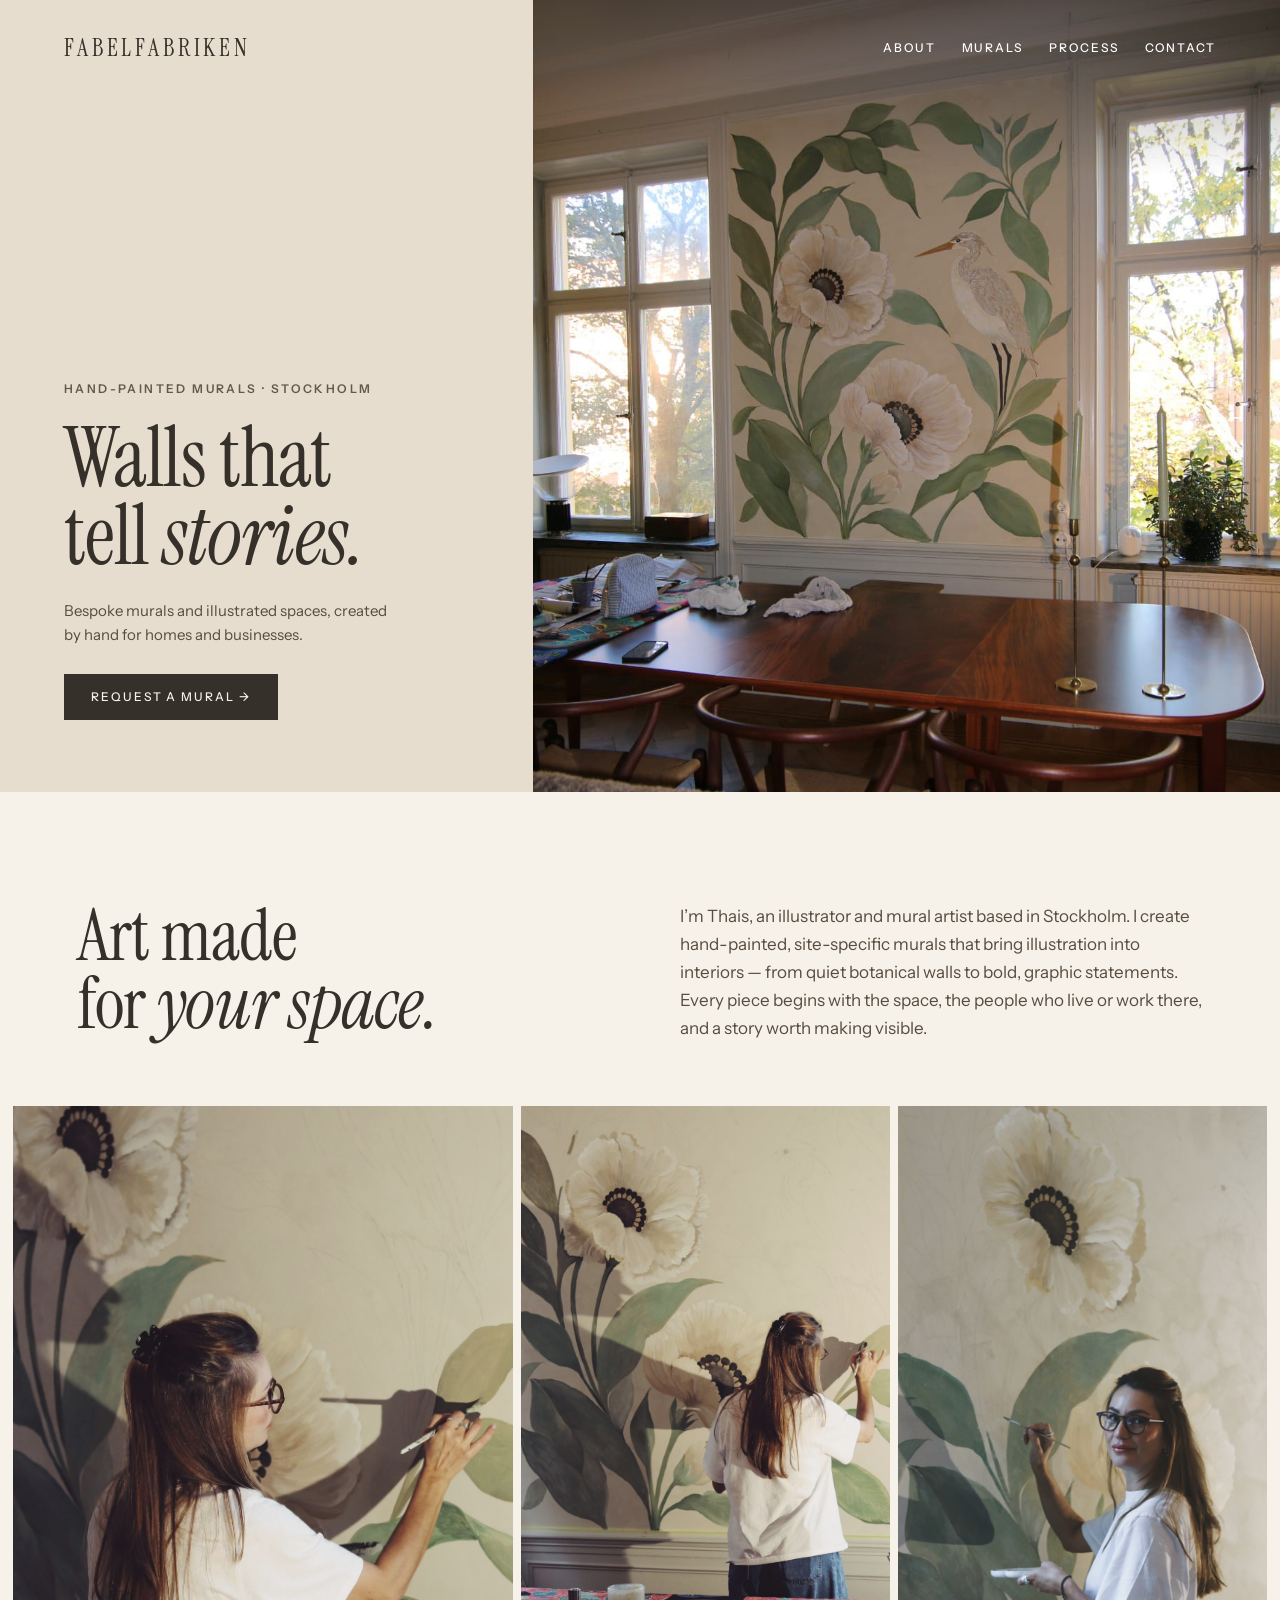
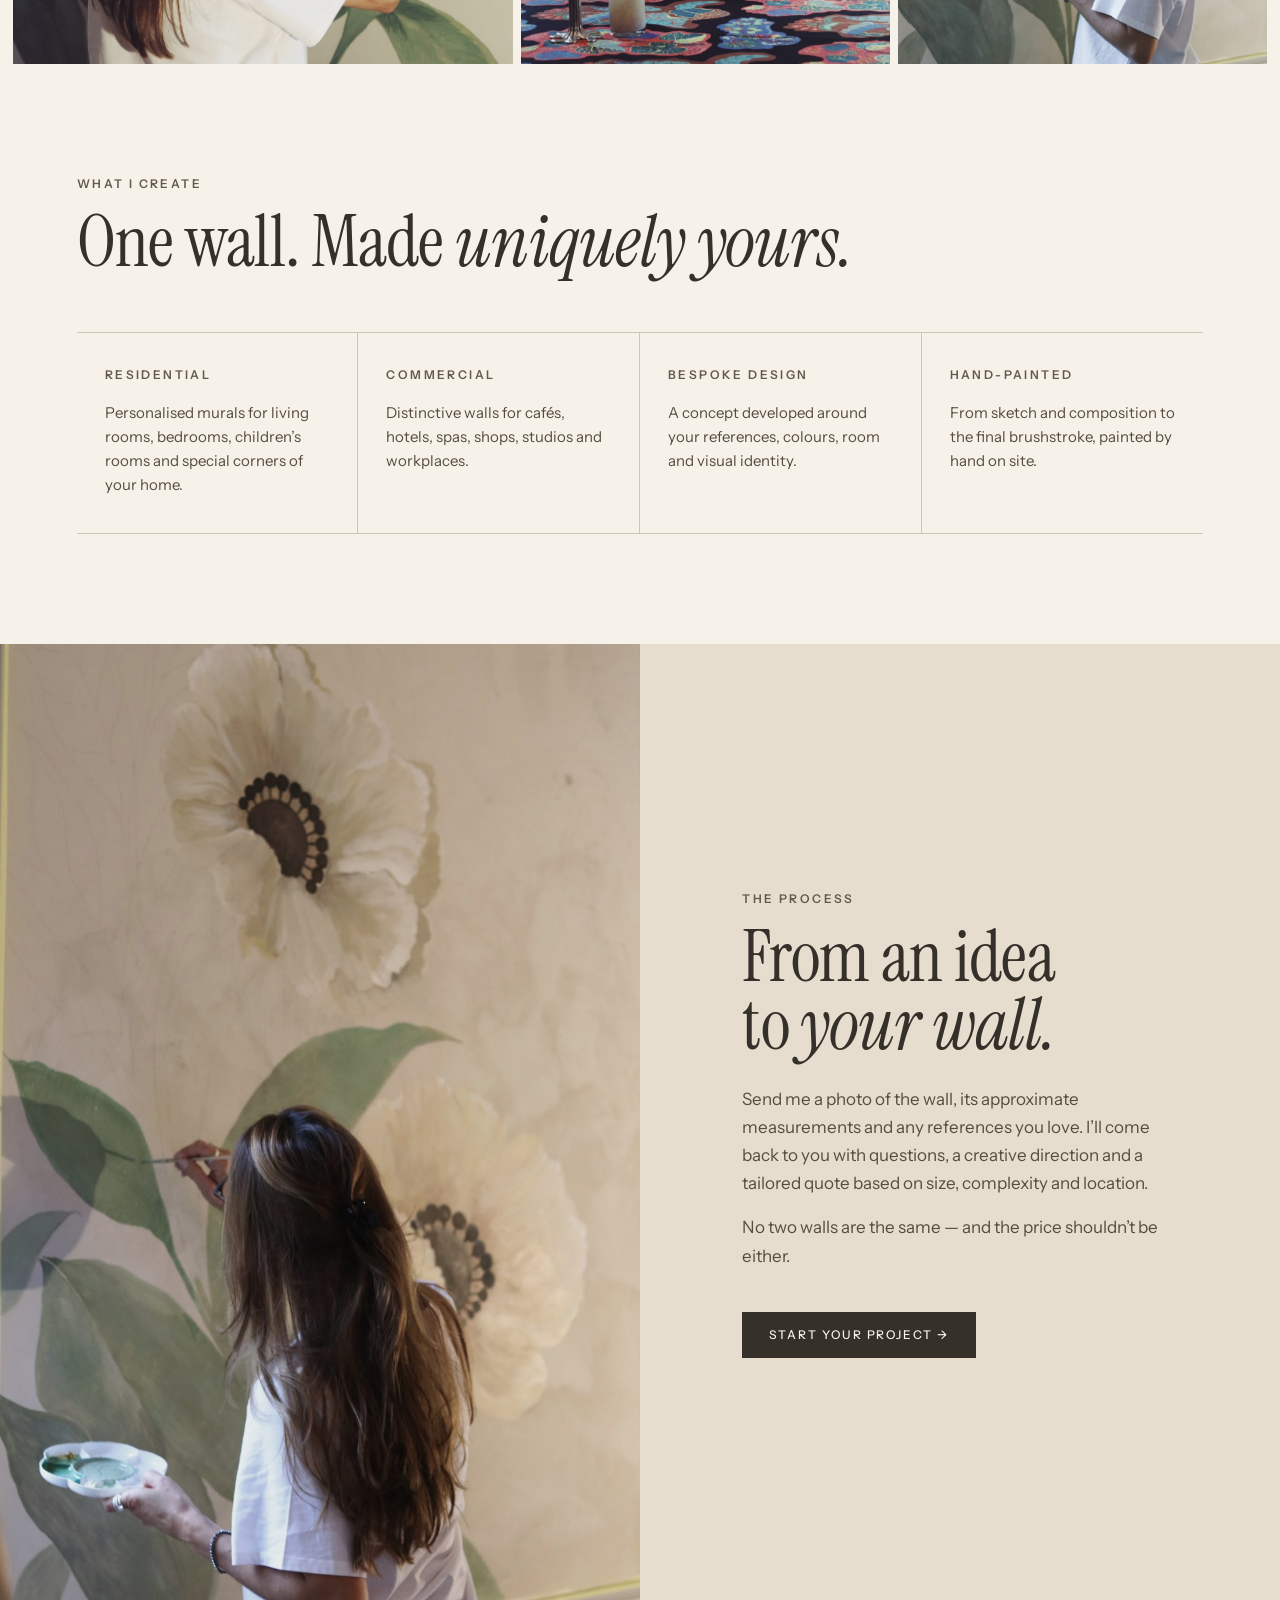
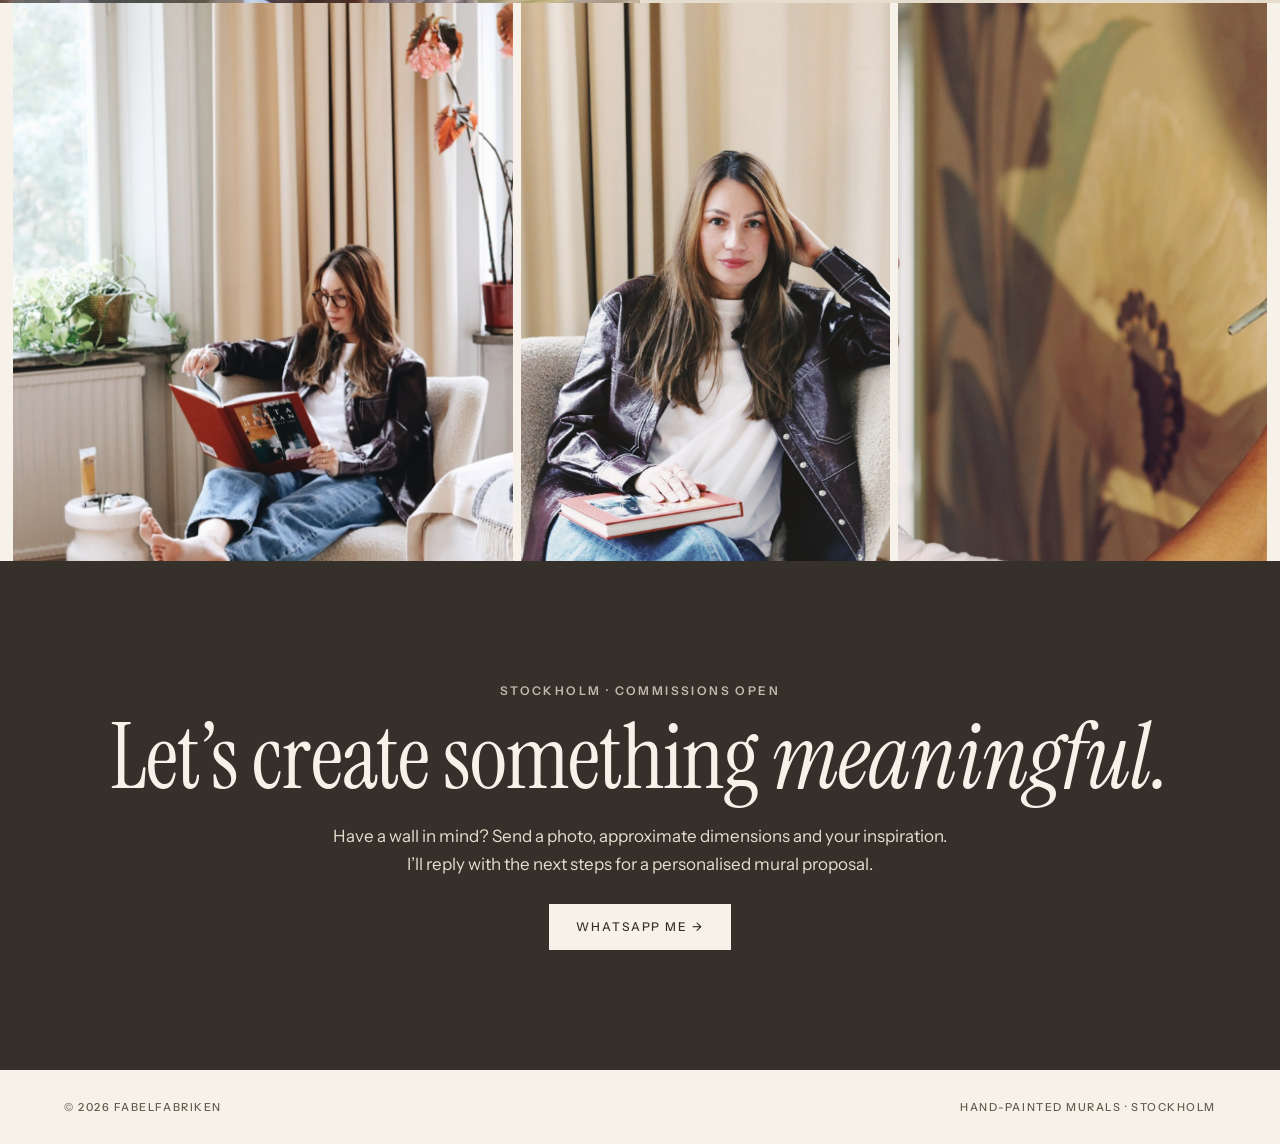
==== index.html @ 6abcdd64 "Apply new design system and split hero - Hero: new photo of the finished poppy and heron mural in a " ====
<!doctype html>
<html lang="en">
<head>
  <meta charset="utf-8">
  <meta name="viewport" content="width=device-width,initial-scale=1">
  <title>Fabelfabriken — Hand-painted murals in Stockholm</title>
  <meta name="description" content="Bespoke hand-painted murals and illustrated spaces in Stockholm by Thais Mota Eriksson.">
  <link rel="preconnect" href="https://fonts.googleapis.com">
  <link rel="preconnect" href="https://fonts.gstatic.com" crossorigin>
  <link rel="stylesheet" href="https://fonts.googleapis.com/css2?family=Instrument+Sans:wght@400;500;600&family=Instrument+Serif:ital@0;1&display=swap">
  <link rel="stylesheet" href="css/style.css">
</head>
<body>

<nav class="nav">
  <div class="brand">FABELFABRIKEN</div>
  <div class="navlinks">
    <a href="#about">About</a>
    <a href="#murals">Murals</a>
    <a href="#process">Process</a>
    <a href="#contact">Contact</a>
  </div>
</nav>

<header class="hero">
  <div class="heroCopy">
    <div class="eyebrow">Hand-painted murals · Stockholm</div>
    <h1>Walls that<br>tell <em>stories.</em></h1>
    <p>Bespoke murals and illustrated spaces, created by hand for homes and businesses.</p>
    <div><a class="button" href="https://wa.me/46725262698?text=Hi%20Thais%2C%20I%27d%20like%20to%20ask%20about%20a%20custom%20mural." target="_blank" rel="noopener">Request a mural →</a></div>
  </div>
  <div class="heroPhoto" role="img" aria-label="Hand-painted botanical mural with poppies and a heron in a Stockholm dining room"></div>
</header>

<section class="intro" id="about">
  <h2>Art made<br>for <em>your space.</em></h2>
  <p>I’m Thais, an illustrator and mural artist based in Stockholm. I create hand-painted, site-specific murals that bring illustration into interiors — from quiet botanical walls to bold, graphic statements. Every piece begins with the space, the people who live or work there, and a story worth making visible.</p>
</section>

<section class="gallery" id="murals">
  <img src="images/painting-botanical-mural.jpg" alt="Artist painting a botanical mural">
  <img src="images/painting-closeup.jpg" alt="Close-up of hand painting a mural">
  <img src="images/botanical-mural-in-progress.jpg" alt="Botanical mural in progress">
</section>

<section class="section">
  <div class="eyebrow">What I create</div>
  <h2>One wall. Made <em>uniquely yours.</em></h2>
  <div class="services">
    <div class="service"><b>Residential</b><p>Personalised murals for living rooms, bedrooms, children’s rooms and special corners of your home.</p></div>
    <div class="service"><b>Commercial</b><p>Distinctive walls for cafés, hotels, spas, shops, studios and workplaces.</p></div>
    <div class="service"><b>Bespoke design</b><p>A concept developed around your references, colours, room and visual identity.</p></div>
    <div class="service"><b>Hand-painted</b><p>From sketch and composition to the final brushstroke, painted by hand on site.</p></div>
  </div>
</section>

<section class="story" id="process">
  <img src="images/artist-at-work.jpg" alt="Mural artist at work">
  <div class="storyText">
    <div class="eyebrow">The process</div>
    <h2>From an idea<br>to <em>your wall.</em></h2>
    <p>Send me a photo of the wall, its approximate measurements and any references you love. I’ll come back to you with questions, a creative direction and a tailored quote based on size, complexity and location.</p>
    <p>No two walls are the same — and the price shouldn’t be either.</p>
    <a class="button" href="https://wa.me/46725262698?text=Hi%20Thais%2C%20I%27m%20interested%20in%20a%20mural.%20I%20can%20send%20you%20a%20photo%20of%20the%20wall%2C%20measurements%20and%20my%20references." target="_blank" rel="noopener">Start your project →</a>
  </div>
</section>

<section class="gallery">
  <img src="images/artist-reading.jpg" alt="Artist reading in a Stockholm interior">
  <img src="images/artist-portrait.jpg" alt="Portrait of mural artist">
  <img src="images/artist-with-brushes.jpg" alt="Artist with brushes">
</section>

<section class="cta" id="contact">
  <div class="eyebrow">Stockholm · commissions open</div>
  <h2>Let’s create something <em>meaningful.</em></h2>
  <p>Have a wall in mind? Send a photo, approximate dimensions and your inspiration. I’ll reply with the next steps for a personalised mural proposal.</p>
  <a class="button" href="https://wa.me/46725262698?text=Hi%20Thais%2C%20I%27d%20like%20a%20quote%20for%20a%20custom%20mural." target="_blank" rel="noopener">WhatsApp me →</a>
</section>

<footer class="foot">
  <span>© 2026 Fabelfabriken</span>
  <span>Hand-painted murals · Stockholm</span>
</footer>

</body>
</html>
---- css/style.css ----
/* Fabelfabriken design system
   Fonts: Instrument Serif (display) + Instrument Sans (body, labels).
   Colours: Linen Gallery palette (sand, linen, taupe, clay, espresso, driftwood).
   See DESIGN.md for usage rules. */
:root {
  /* Colour */
  --sand: #E7DDCF;       /* hero panel, story section */
  --linen: #F6F2EA;      /* page background */
  --taupe: #A58F76;      /* lines and small details only, never text */
  --clay: #574C3F;       /* body text */
  --espresso: #36302A;   /* headings, buttons, dark sections */
  --driftwood: #65594B;  /* captions, labels */
  --line: rgba(165, 143, 118, .45);

  /* Type */
  --font-display: "Instrument Serif", Georgia, "Times New Roman", serif;
  --font-body: "Instrument Sans", "Helvetica Neue", Arial, sans-serif;
  --text-display: clamp(56px, 6.6vw, 104px);
  --text-h2: clamp(44px, 5.6vw, 84px);
  --text-h3: clamp(26px, 2.4vw, 34px);
  --text-body: 17px;
  --text-small: 15px;
  --text-label: 12px;

  /* Space */
  --gutter: 6vw;
  --section: 110px;
}

* { box-sizing: border-box; }
html { scroll-behavior: smooth; }
@media (prefers-reduced-motion: reduce) { html { scroll-behavior: auto; } }
body {
  margin: 0;
  color: var(--clay);
  background: var(--linen);
  font: 400 var(--text-body)/1.65 var(--font-body);
}
img {
  display: block;
  width: 100%;
  object-fit: cover;
  filter: saturate(.9) contrast(.97) brightness(1.02);
}
a { color: inherit; }
:focus-visible { outline: 2px solid var(--espresso); outline-offset: 3px; }

h1, h2, h3 {
  font-family: var(--font-display);
  font-weight: 400;
  color: var(--espresso);
  letter-spacing: -.01em;
  text-wrap: balance;
}
h1 em, h2 em { font-style: italic; }

.eyebrow {
  font-size: var(--text-label);
  font-weight: 600;
  letter-spacing: .2em;
  text-transform: uppercase;
  color: var(--driftwood);
}

.button {
  display: inline-block;
  margin-top: 26px;
  padding: 16px 26px;
  background: var(--espresso);
  color: var(--linen);
  border: 1px solid var(--espresso);
  font: 500 var(--text-label)/1 var(--font-body);
  letter-spacing: .16em;
  text-transform: uppercase;
  text-decoration: none;
  transition: background-color .2s ease, color .2s ease;
}
.button:hover { background: transparent; color: var(--espresso); }

/* Navigation */
.nav {
  position: absolute;
  z-index: 3;
  width: 100%;
  display: flex;
  justify-content: space-between;
  align-items: center;
  padding: 28px 5vw;
  color: white;
}
.brand { font-family: var(--font-display); letter-spacing: .16em; font-size: 24px; color: var(--espresso); }
.navlinks { display: flex; gap: 26px; font-size: var(--text-label); font-weight: 500; letter-spacing: .16em; text-transform: uppercase; }
.navlinks a { text-decoration: none; }
.navlinks a:hover { text-decoration: underline; text-underline-offset: 6px; }

/* Hero: sand text panel left, mural photo right (nothing over the mural) */
.hero { display: grid; grid-template-columns: 5fr 7fr; min-height: 88vh; }
.heroCopy {
  background: var(--sand);
  display: flex;
  flex-direction: column;
  justify-content: flex-end;
  padding: 0 5vw 8vh;
}
.heroPhoto {
  background:
    linear-gradient(180deg, rgba(18,15,12,.45), rgba(18,15,12,0) 22%),
    url('../images/hero.jpg') 50% 30% / cover no-repeat;
}
.hero h1 { font-size: var(--text-display); line-height: .92; margin: 20px 0 24px; }
.hero p { font-size: var(--text-small); line-height: 1.65; max-width: 34ch; margin: 0; }

/* Intro */
.intro { padding: var(--section) var(--gutter) 64px; display: grid; grid-template-columns: 1fr 1.1fr; gap: 10vw; align-items: start; }
.intro h2 { font-size: var(--text-h2); line-height: .95; margin: 0; }
.intro p { margin: 0; max-width: 58ch; }

/* Gallery */
.gallery { display: grid; grid-template-columns: 1.15fr .85fr .85fr; gap: 8px; padding: 0 1vw; }
.gallery img { height: 62vh; }
.gallery img:nth-child(2) { object-position: 55% center; }
.gallery img:nth-child(3) { object-position: center 30%; }

/* Services */
.section { padding: var(--section) var(--gutter); }
.section h2 { font-size: var(--text-h2); line-height: .95; margin: 14px 0 56px; }
.services {
  display: grid;
  grid-template-columns: repeat(4, 1fr);
  border-top: 1px solid var(--line);
  border-bottom: 1px solid var(--line);
}
.service { padding: 32px 28px 36px; border-right: 1px solid var(--line); }
.service:last-child { border-right: 0; }
.service b {
  display: block;
  font-size: var(--text-label);
  font-weight: 600;
  letter-spacing: .2em;
  text-transform: uppercase;
  color: var(--driftwood);
  margin-bottom: 16px;
}
.service p { margin: 0; font-size: var(--text-small); line-height: 1.6; }

/* Process / story */
.story { display: grid; grid-template-columns: 1fr 1fr; min-height: 650px; background: var(--sand); }
.story img { height: 100%; min-height: 650px; object-position: center; }
.storyText { padding: 9vw 8vw; display: flex; flex-direction: column; justify-content: center; }
.storyText h2 { font-size: var(--text-h2); line-height: .95; margin: 14px 0 26px; }
.storyText p { margin: 0 0 16px; max-width: 52ch; }
.storyText .button { align-self: flex-start; }

/* Contact */
.cta { text-align: center; padding: 120px var(--gutter); background: var(--espresso); color: var(--sand); }
.cta .eyebrow { color: var(--sand); opacity: .8; }
.cta h2 { font-size: clamp(48px, 7vw, 100px); line-height: .95; margin: 14px 0 22px; color: var(--linen); }
.cta p { max-width: 56ch; margin: 0 auto; }
.cta .button { background: var(--linen); color: var(--espresso); border-color: var(--linen); }
.cta .button:hover { background: transparent; color: var(--linen); }

/* Footer */
.foot {
  padding: 28px 5vw;
  display: flex;
  justify-content: space-between;
  font-size: 11px;
  font-weight: 500;
  letter-spacing: .14em;
  text-transform: uppercase;
  color: var(--driftwood);
}

@media (max-width: 800px) {
  :root { --section: 76px; --gutter: 7vw; }
  .navlinks { display: none; }
  .nav .brand { color: white; }
  .hero { grid-template-columns: 1fr; min-height: 0; }
  .heroPhoto { order: -1; min-height: 50vh; background-position: 45% 35%; }
  .heroCopy { padding: 36px 7vw 48px; }
  .hero h1 { font-size: 54px; margin: 14px 0 18px; }
  .intro { grid-template-columns: 1fr; gap: 28px; padding-bottom: 48px; }
  .gallery { grid-template-columns: 1fr 1fr; padding: 0; }
  .gallery img { height: 46vh; }
  .gallery img:first-child { grid-column: 1 / -1; height: 62vh; }
  .services { grid-template-columns: 1fr 1fr; }
  .service:nth-child(2) { border-right: 0; }
  .service:nth-child(-n+2) { border-bottom: 1px solid var(--line); }
  .story { grid-template-columns: 1fr; }
  .story img { min-height: 500px; }
  .storyText { padding: 70px 8vw; }
  .foot { gap: 15px; flex-direction: column; }
}
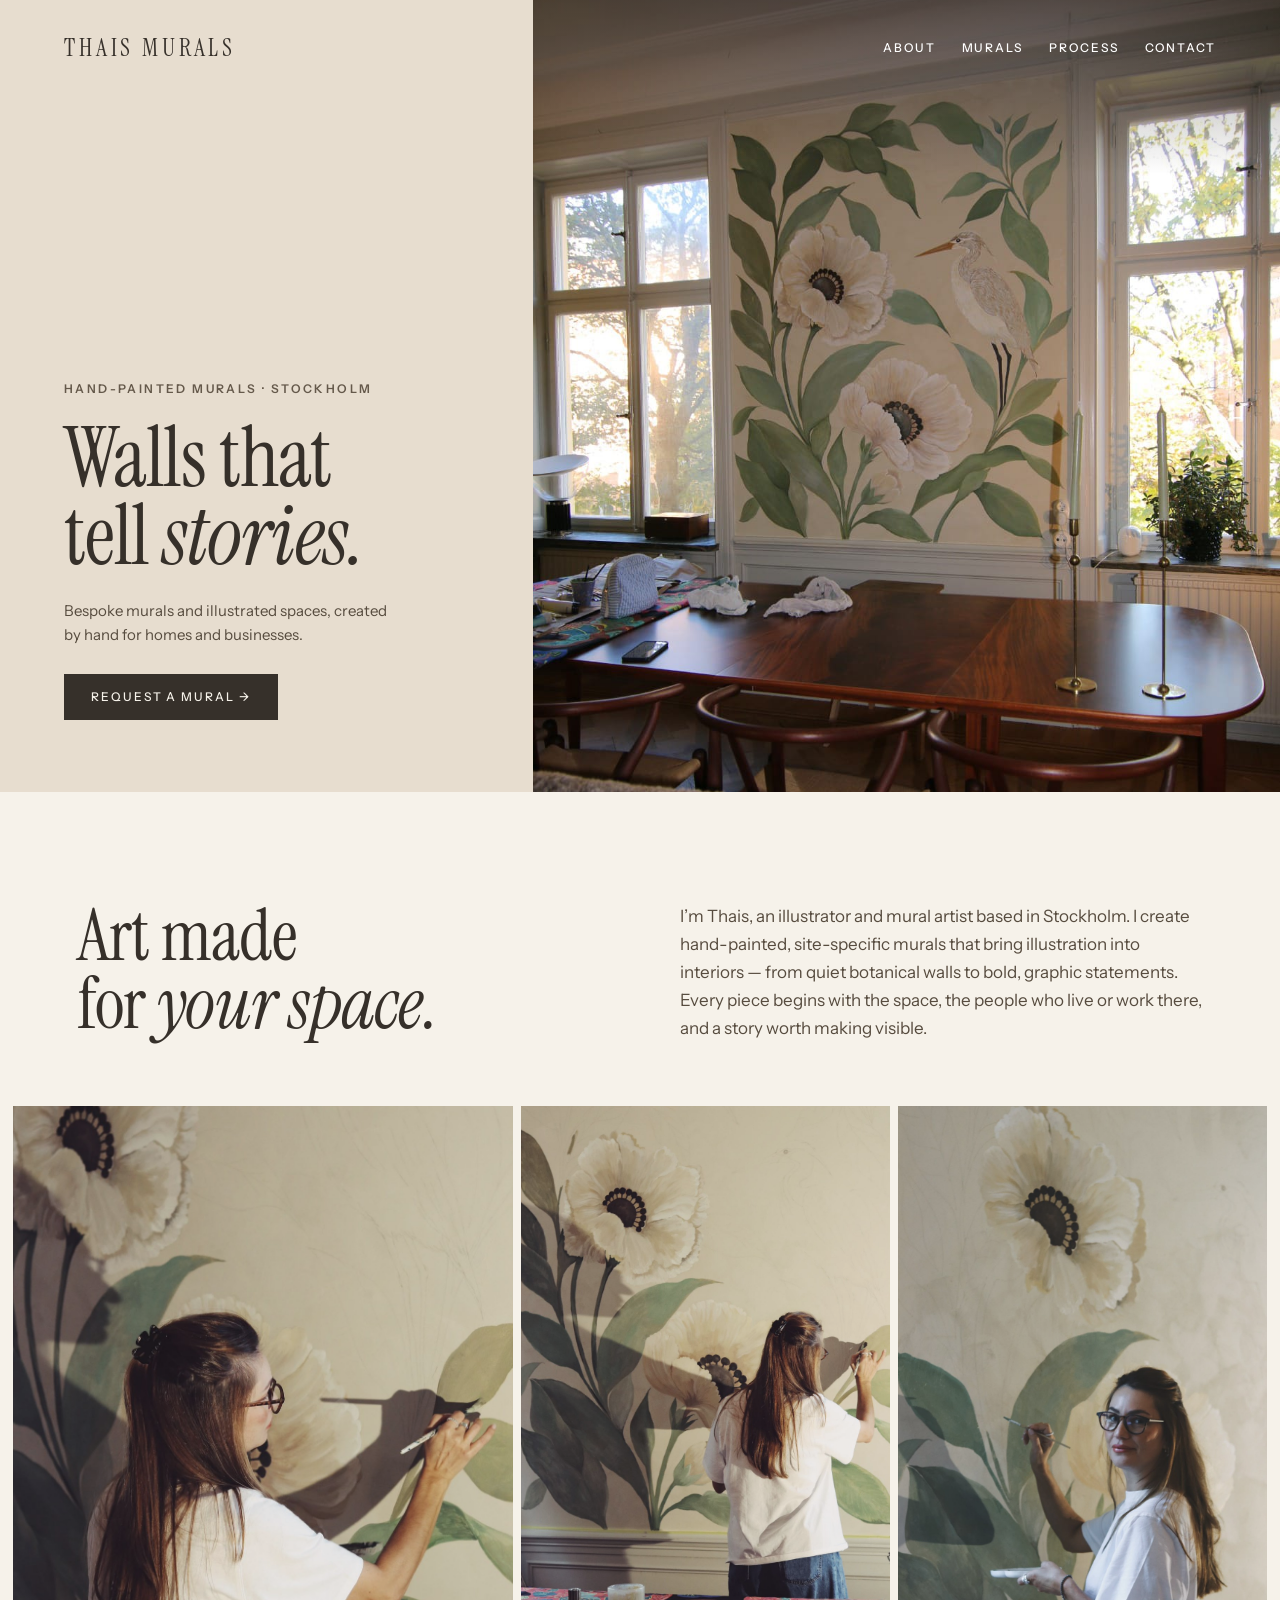
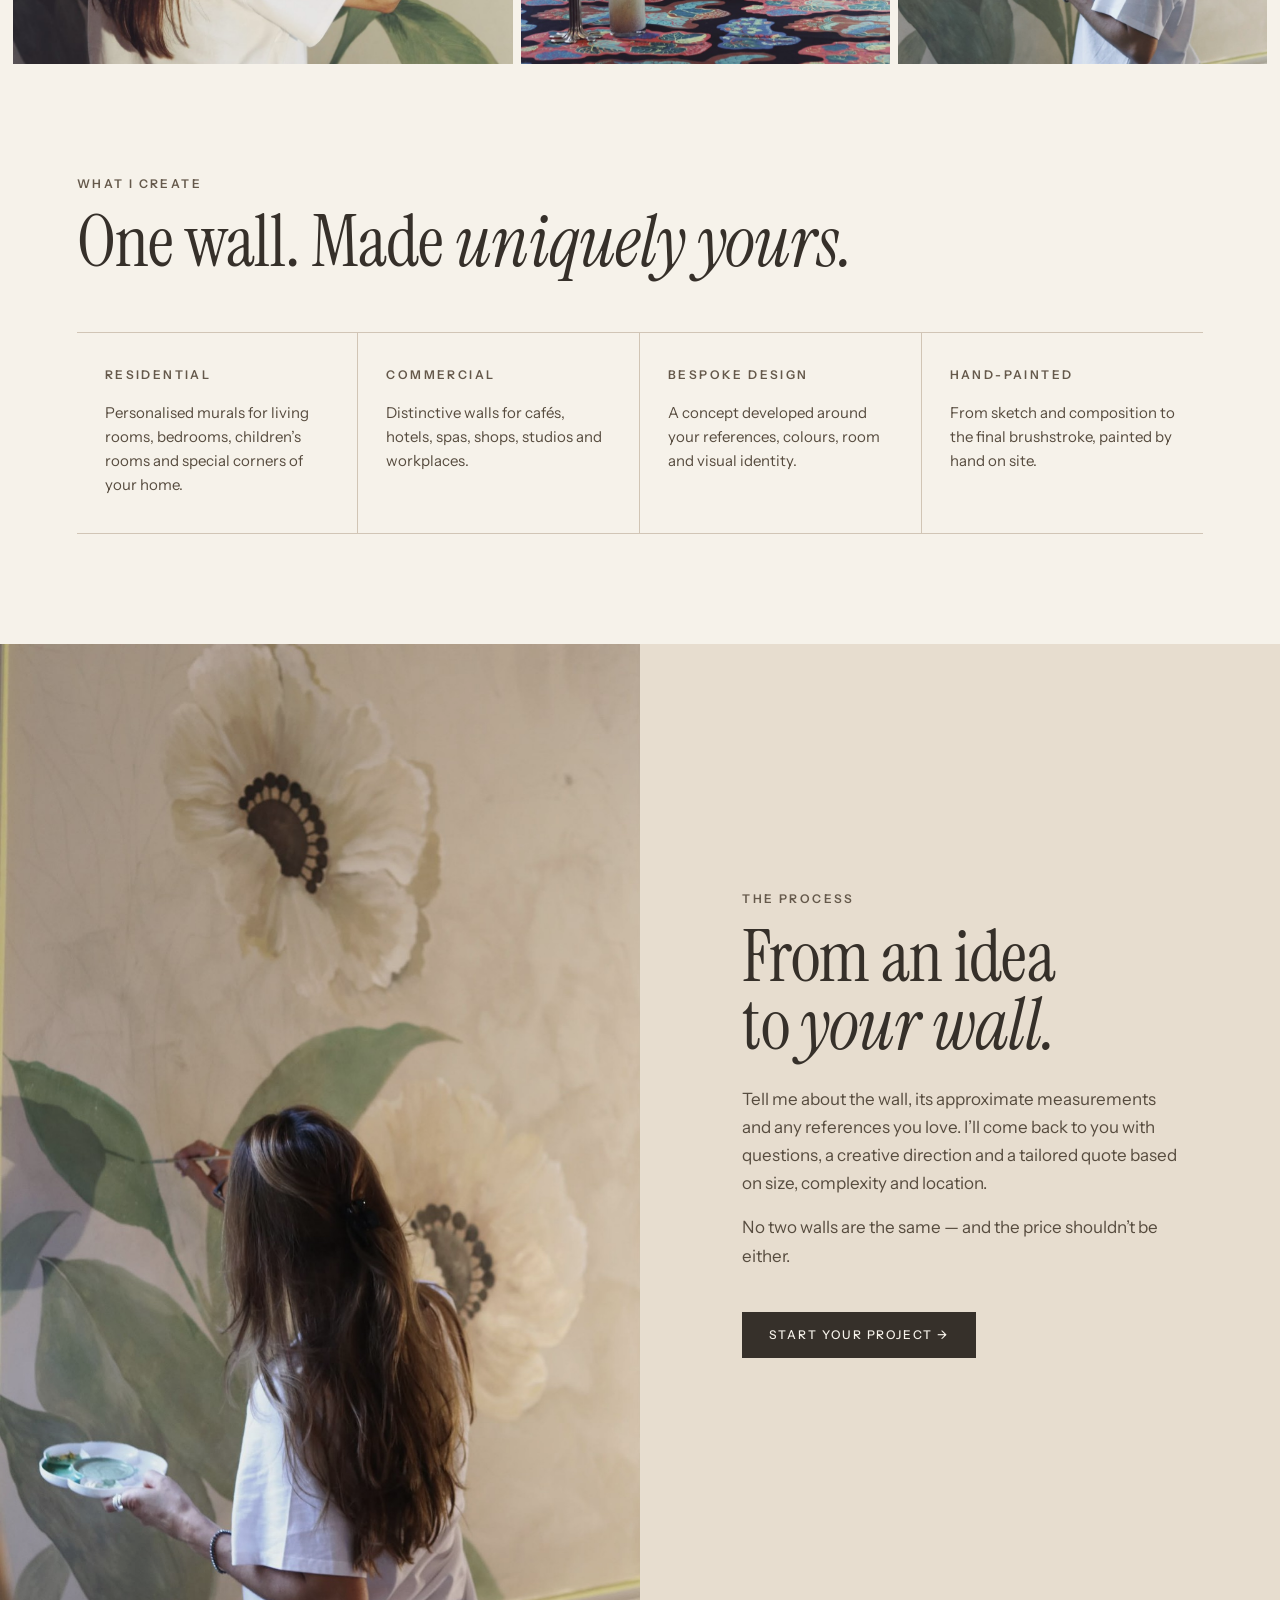
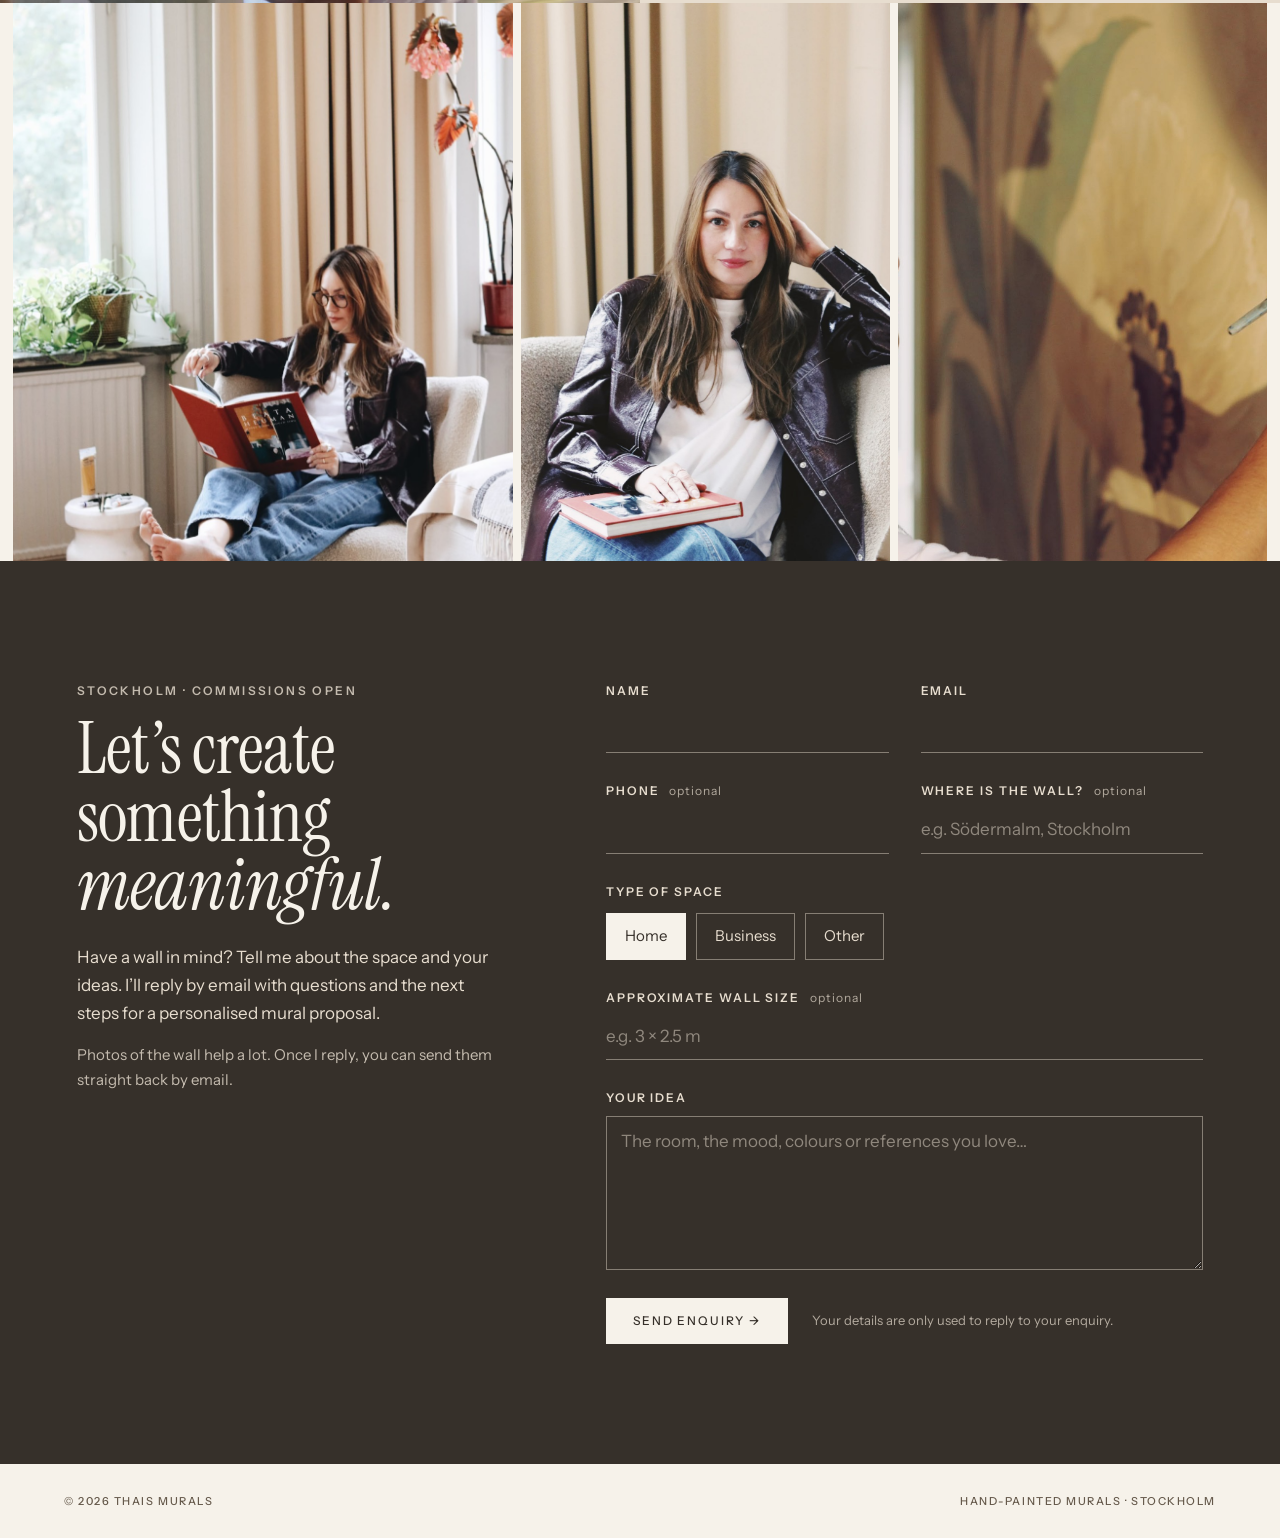
==== commit 91031843: "Replace WhatsApp links with a contact form; rename to Thais Murals Contact form: - Enquiry form in t" ====
--- a/index.html
+++ b/index.html
@@ -3,7 +3,7 @@
 <head>
   <meta charset="utf-8">
   <meta name="viewport" content="width=device-width,initial-scale=1">
-  <title>Fabelfabriken — Hand-painted murals in Stockholm</title>
+  <title>Thais Murals — Hand-painted murals in Stockholm</title>
   <meta name="description" content="Bespoke hand-painted murals and illustrated spaces in Stockholm by Thais Mota Eriksson.">
   <link rel="preconnect" href="https://fonts.googleapis.com">
   <link rel="preconnect" href="https://fonts.gstatic.com" crossorigin>
@@ -13,7 +13,7 @@
 <body>
 
 <nav class="nav">
-  <div class="brand">FABELFABRIKEN</div>
+  <a class="brand" href="#">THAIS MURALS</a>
   <div class="navlinks">
     <a href="#about">About</a>
     <a href="#murals">Murals</a>
@@ -27,7 +27,7 @@
     <div class="eyebrow">Hand-painted murals · Stockholm</div>
     <h1>Walls that<br>tell <em>stories.</em></h1>
     <p>Bespoke murals and illustrated spaces, created by hand for homes and businesses.</p>
-    <div><a class="button" href="https://wa.me/46725262698?text=Hi%20Thais%2C%20I%27d%20like%20to%20ask%20about%20a%20custom%20mural." target="_blank" rel="noopener">Request a mural →</a></div>
+    <div><a class="button" href="#contact">Request a mural →</a></div>
   </div>
   <div class="heroPhoto" role="img" aria-label="Hand-painted botanical mural with poppies and a heron in a Stockholm dining room"></div>
 </header>
@@ -59,9 +59,9 @@
   <div class="storyText">
     <div class="eyebrow">The process</div>
     <h2>From an idea<br>to <em>your wall.</em></h2>
-    <p>Send me a photo of the wall, its approximate measurements and any references you love. I’ll come back to you with questions, a creative direction and a tailored quote based on size, complexity and location.</p>
+    <p>Tell me about the wall, its approximate measurements and any references you love. I’ll come back to you with questions, a creative direction and a tailored quote based on size, complexity and location.</p>
     <p>No two walls are the same — and the price shouldn’t be either.</p>
-    <a class="button" href="https://wa.me/46725262698?text=Hi%20Thais%2C%20I%27m%20interested%20in%20a%20mural.%20I%20can%20send%20you%20a%20photo%20of%20the%20wall%2C%20measurements%20and%20my%20references." target="_blank" rel="noopener">Start your project →</a>
+    <a class="button" href="#contact">Start your project →</a>
   </div>
 </section>
 
@@ -72,16 +72,66 @@
 </section>
 
 <section class="cta" id="contact">
-  <div class="eyebrow">Stockholm · commissions open</div>
-  <h2>Let’s create something <em>meaningful.</em></h2>
-  <p>Have a wall in mind? Send a photo, approximate dimensions and your inspiration. I’ll reply with the next steps for a personalised mural proposal.</p>
-  <a class="button" href="https://wa.me/46725262698?text=Hi%20Thais%2C%20I%27d%20like%20a%20quote%20for%20a%20custom%20mural." target="_blank" rel="noopener">WhatsApp me →</a>
+  <div class="ctaIntro">
+    <div class="eyebrow">Stockholm · commissions open</div>
+    <h2>Let’s create something <em>meaningful.</em></h2>
+    <p>Have a wall in mind? Tell me about the space and your ideas. I’ll reply by email with questions and the next steps for a personalised mural proposal.</p>
+    <p class="ctaNote">Photos of the wall help a lot. Once I reply, you can send them straight back by email.</p>
+  </div>
+
+  <!-- Formspree: replace YOUR_FORM_ID with the ID from formspree.io (Forms → Integration). -->
+  <form class="contactForm" id="contactForm" action="https://formspree.io/f/YOUR_FORM_ID" method="POST" novalidate>
+    <input type="hidden" name="_subject" value="New mural enquiry from thaismurals.se">
+    <div class="hp" aria-hidden="true"><label for="cf-gotcha">Leave this empty</label><input type="text" id="cf-gotcha" name="_gotcha" tabindex="-1" autocomplete="off"></div>
+
+    <div class="field">
+      <label for="cf-name">Name</label>
+      <input id="cf-name" name="name" type="text" autocomplete="name" required>
+    </div>
+    <div class="field">
+      <label for="cf-email">Email</label>
+      <input id="cf-email" name="email" type="email" autocomplete="email" required>
+    </div>
+    <div class="field">
+      <label for="cf-phone">Phone <span class="opt">optional</span></label>
+      <input id="cf-phone" name="phone" type="tel" autocomplete="tel">
+    </div>
+    <div class="field">
+      <label for="cf-location">Where is the wall? <span class="opt">optional</span></label>
+      <input id="cf-location" name="location" type="text" placeholder="e.g. Södermalm, Stockholm">
+    </div>
+
+    <fieldset class="field full">
+      <legend>Type of space</legend>
+      <div class="chips">
+        <label class="chip"><input type="radio" name="space" value="Home" checked><span>Home</span></label>
+        <label class="chip"><input type="radio" name="space" value="Business"><span>Business</span></label>
+        <label class="chip"><input type="radio" name="space" value="Other"><span>Other</span></label>
+      </div>
+    </fieldset>
+
+    <div class="field full">
+      <label for="cf-size">Approximate wall size <span class="opt">optional</span></label>
+      <input id="cf-size" name="wall_size" type="text" placeholder="e.g. 3 × 2.5 m">
+    </div>
+    <div class="field full">
+      <label for="cf-message">Your idea</label>
+      <textarea id="cf-message" name="message" rows="5" required placeholder="The room, the mood, colours or references you love…"></textarea>
+    </div>
+
+    <div class="formFoot full">
+      <button class="button" type="submit">Send enquiry →</button>
+      <p class="privacy">Your details are only used to reply to your enquiry.</p>
+    </div>
+    <p class="formStatus full" id="cf-status" role="status" aria-live="polite"></p>
+  </form>
 </section>
 
 <footer class="foot">
-  <span>© 2026 Fabelfabriken</span>
+  <span>© 2026 Thais Murals</span>
   <span>Hand-painted murals · Stockholm</span>
 </footer>
 
+<script src="js/contact.js" defer></script>
 </body>
 </html>
--- a/css/style.css
+++ b/css/style.css
@@ -1,4 +1,4 @@
-/* Fabelfabriken design system
+/* Thais Murals design system
    Fonts: Instrument Serif (display) + Instrument Sans (body, labels).
    Colours: Linen Gallery palette (sand, linen, taupe, clay, espresso, driftwood).
    See DESIGN.md for usage rules. */
@@ -88,7 +88,7 @@
   padding: 28px 5vw;
   color: white;
 }
-.brand { font-family: var(--font-display); letter-spacing: .16em; font-size: 24px; color: var(--espresso); }
+.brand { font-family: var(--font-display); letter-spacing: .16em; font-size: 24px; color: var(--espresso); text-decoration: none; }
 .navlinks { display: flex; gap: 26px; font-size: var(--text-label); font-weight: 500; letter-spacing: .16em; text-transform: uppercase; }
 .navlinks a { text-decoration: none; }
 .navlinks a:hover { text-decoration: underline; text-underline-offset: 6px; }
@@ -151,13 +151,80 @@
 .storyText p { margin: 0 0 16px; max-width: 52ch; }
 .storyText .button { align-self: flex-start; }
 
-/* Contact */
-.cta { text-align: center; padding: 120px var(--gutter); background: var(--espresso); color: var(--sand); }
+/* Contact: intro left, enquiry form right, on espresso */
+.cta {
+  padding: 120px var(--gutter);
+  background: var(--espresso);
+  color: var(--sand);
+  display: grid;
+  grid-template-columns: 5fr 7fr;
+  gap: 48px 8vw;
+  align-items: start;
+  scroll-margin-top: 0;
+}
+.ctaIntro { min-width: 0; }
 .cta .eyebrow { color: var(--sand); opacity: .8; }
-.cta h2 { font-size: clamp(48px, 7vw, 100px); line-height: .95; margin: 14px 0 22px; color: var(--linen); }
-.cta p { max-width: 56ch; margin: 0 auto; }
-.cta .button { background: var(--linen); color: var(--espresso); border-color: var(--linen); }
+.cta h2 { font-size: var(--text-h2); line-height: .95; margin: 14px 0 24px; color: var(--linen); }
+.cta p { max-width: 46ch; margin: 0 0 16px; }
+.cta .ctaNote { font-size: var(--text-small); opacity: .8; }
+.cta .button { background: var(--linen); color: var(--espresso); border-color: var(--linen); margin-top: 0; cursor: pointer; }
 .cta .button:hover { background: transparent; color: var(--linen); }
+.cta .button:disabled { opacity: .6; cursor: progress; }
+.cta :focus-visible { outline-color: var(--linen); }
+
+.contactForm { display: grid; grid-template-columns: 1fr 1fr; gap: 28px 32px; min-width: 0; }
+.contactForm .full { grid-column: 1 / -1; }
+.field { display: grid; gap: 8px; min-width: 0; border: 0; margin: 0; padding: 0; }
+.field label, .field legend {
+  font-size: var(--text-label);
+  font-weight: 600;
+  letter-spacing: .16em;
+  text-transform: uppercase;
+  color: var(--sand);
+  padding: 0;
+}
+.field legend { margin-bottom: 12px; }
+.opt { font-weight: 400; letter-spacing: .08em; text-transform: none; opacity: .7; margin-left: 6px; }
+.field input, .field textarea {
+  width: 100%;
+  font: 400 var(--text-body)/1.5 var(--font-body);
+  color: var(--linen);
+  background: transparent;
+  border: 0;
+  border-bottom: 1px solid rgba(231, 221, 207, .45);
+  border-radius: 0;
+  padding: 8px 0 10px;
+}
+.field textarea { resize: vertical; min-height: 120px; border: 1px solid rgba(231, 221, 207, .45); padding: 12px 14px; }
+.field input::placeholder, .field textarea::placeholder { color: var(--sand); opacity: .5; }
+.field input:focus, .field textarea:focus { outline: none; border-color: var(--linen); }
+.field input:focus-visible, .field textarea:focus-visible { box-shadow: 0 1px 0 0 var(--linen); }
+.field .invalid { border-color: #E3A78C; }
+.fieldError { font-size: 13px; color: #F0C3AE; margin: 0; }
+
+.chips { display: flex; flex-wrap: wrap; gap: 10px; }
+.field .chip { position: relative; cursor: pointer; text-transform: none; letter-spacing: 0; font-weight: 400; }
+.chip input { position: absolute; opacity: 0; inset: 0; margin: 0; cursor: pointer; }
+.chip span {
+  display: inline-block;
+  padding: 10px 18px;
+  border: 1px solid rgba(231, 221, 207, .45);
+  font-size: var(--text-small);
+  color: var(--sand);
+  transition: background-color .2s ease, color .2s ease;
+}
+.chip input:checked + span { background: var(--linen); color: var(--espresso); border-color: var(--linen); }
+.chip input:focus-visible + span { outline: 2px solid var(--linen); outline-offset: 3px; }
+
+.formFoot { display: flex; flex-wrap: wrap; align-items: center; gap: 16px 24px; }
+.cta .privacy { font-size: 13px; margin: 0; opacity: .7; }
+.cta .formStatus { margin: 0; font-size: var(--text-small); color: var(--linen); }
+.formStatus:empty { display: none; }
+.formStatus.error { color: #F0C3AE; }
+.formDone { grid-column: 1 / -1; border: 1px solid rgba(231, 221, 207, .45); padding: 40px; }
+.formDone h3 { font-size: var(--text-h3); color: var(--linen); margin: 0 0 12px; }
+.formDone p { margin: 0; }
+.hp { position: absolute; left: -9999px; width: 1px; height: 1px; overflow: hidden; }
 
 /* Footer */
 .foot {
@@ -189,5 +256,8 @@
   .story { grid-template-columns: 1fr; }
   .story img { min-height: 500px; }
   .storyText { padding: 70px 8vw; }
+  .cta { grid-template-columns: 1fr; }
+  .contactForm { grid-template-columns: 1fr; gap: 24px; }
+  .formDone { padding: 28px; }
   .foot { gap: 15px; flex-direction: column; }
 }
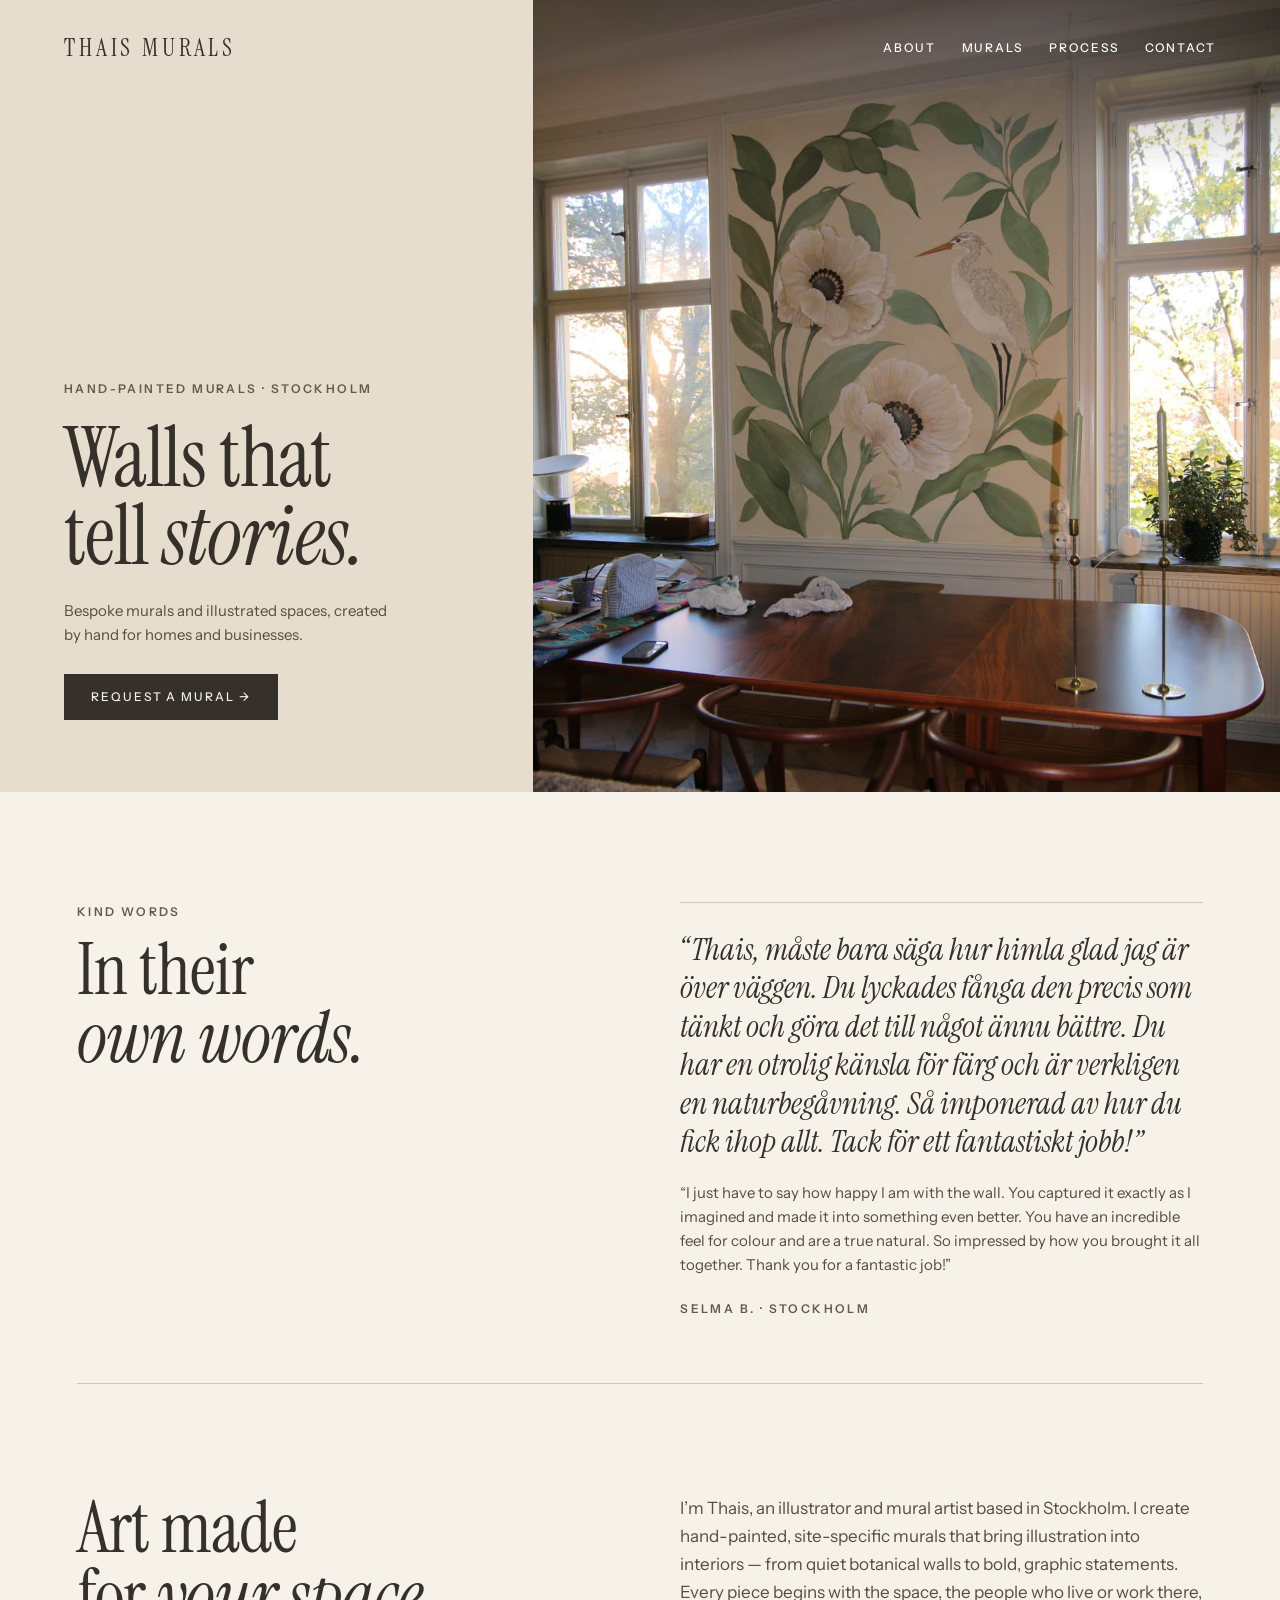
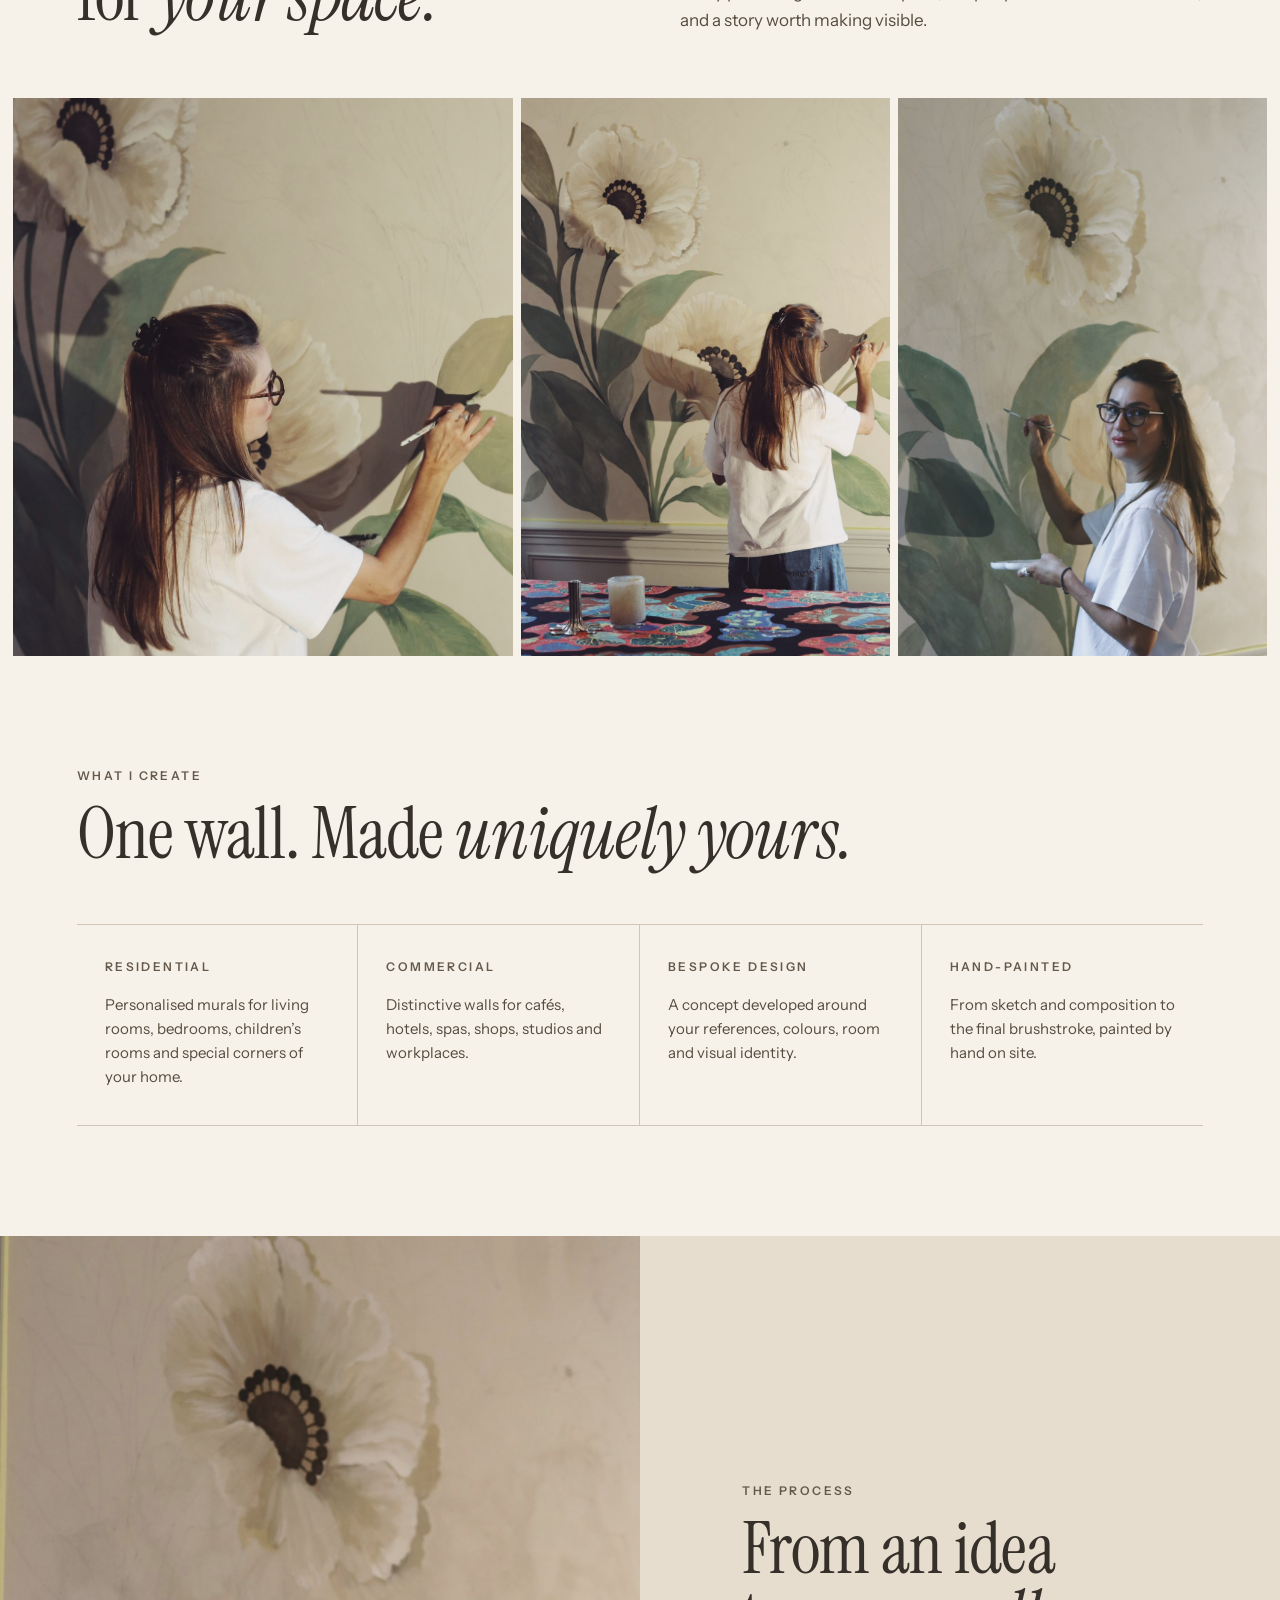
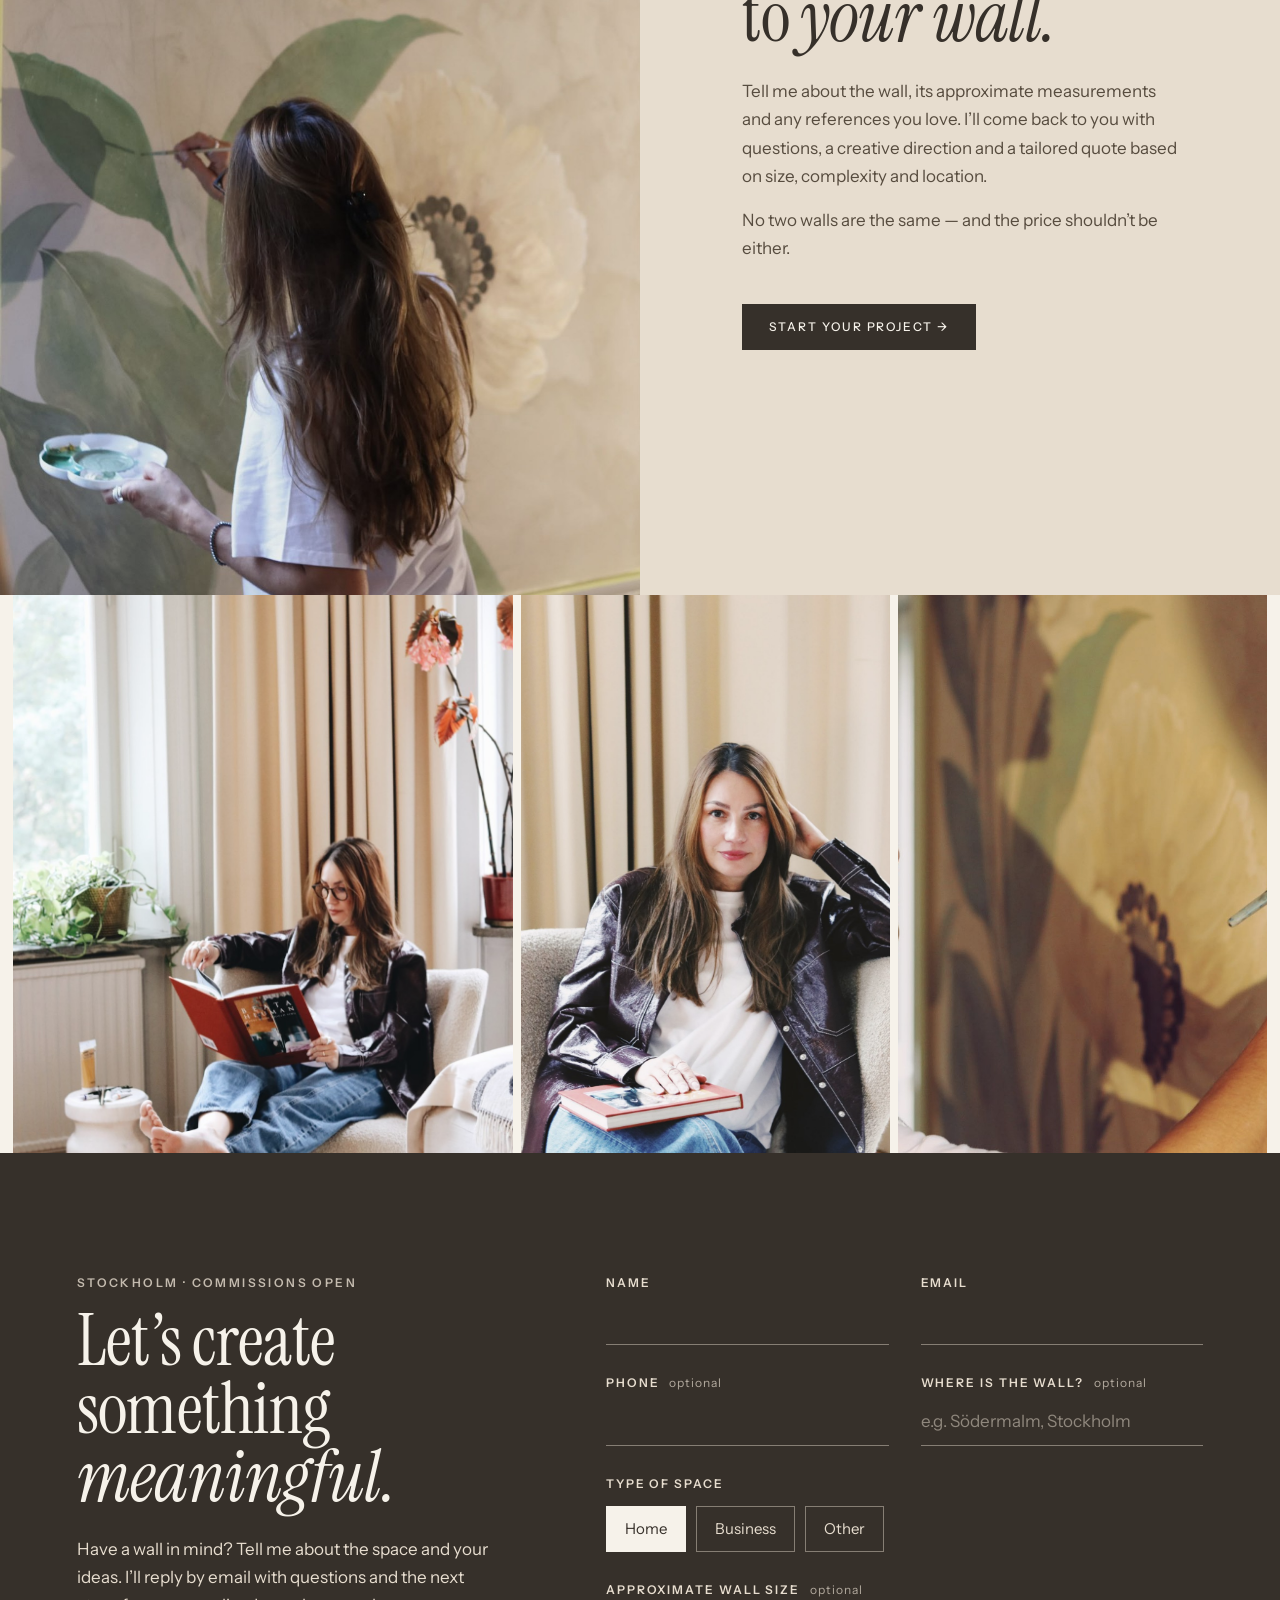
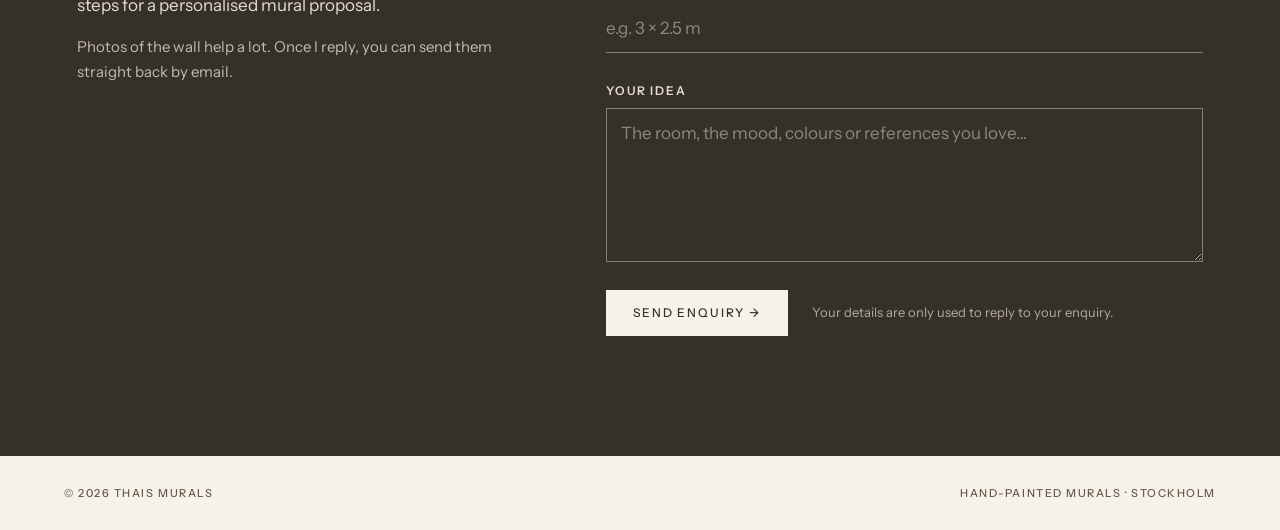
==== commit 94b9259c: "Add testimonials section below the hero First testimonial: Selma's message in Swedish with an Englis" ====
--- a/index.html
+++ b/index.html
@@ -31,6 +31,22 @@
   </div>
   <div class="heroPhoto" role="img" aria-label="Hand-painted botanical mural with poppies and a heron in a Stockholm dining room"></div>
 </header>
+
+<section class="testimonials" id="testimonials" aria-labelledby="testimonials-title">
+  <div class="testimonialsHead">
+    <div class="eyebrow">Kind words</div>
+    <h2 id="testimonials-title">In their <em>own words.</em></h2>
+  </div>
+  <div class="testimonialList">
+    <figure class="testimonial">
+      <blockquote lang="sv">
+        <p>Thais, måste bara säga hur himla glad jag är över väggen. Du lyckades fånga den precis som tänkt och göra det till något ännu bättre. Du har en otrolig känsla för färg och är verkligen en naturbegåvning. Så imponerad av hur du fick ihop allt. Tack för ett fantastiskt jobb!</p>
+      </blockquote>
+      <p class="translation">“I just have to say how happy I am with the wall. You captured it exactly as I imagined and made it into something even better. You have an incredible feel for colour and are a true natural. So impressed by how you brought it all together. Thank you for a fantastic job!”</p>
+      <figcaption>Selma B. · Stockholm</figcaption>
+    </figure>
+  </div>
+</section>
 
 <section class="intro" id="about">
   <h2>Art made<br>for <em>your space.</em></h2>
@@ -79,8 +95,8 @@
     <p class="ctaNote">Photos of the wall help a lot. Once I reply, you can send them straight back by email.</p>
   </div>
 
-  <!-- Formspree: replace YOUR_FORM_ID with the ID from formspree.io (Forms → Integration). -->
-  <form class="contactForm" id="contactForm" action="https://formspree.io/f/YOUR_FORM_ID" method="POST" novalidate>
+  <!-- Formspree form mzerdqng (formspree.io → Forms → Integration). -->
+  <form class="contactForm" id="contactForm" action="https://formspree.io/f/mzerdqng" method="POST" novalidate>
     <input type="hidden" name="_subject" value="New mural enquiry from thaismurals.se">
     <div class="hp" aria-hidden="true"><label for="cf-gotcha">Leave this empty</label><input type="text" id="cf-gotcha" name="_gotcha" tabindex="-1" autocomplete="off"></div>
 
--- a/css/style.css
+++ b/css/style.css
@@ -110,6 +110,37 @@
 .hero h1 { font-size: var(--text-display); line-height: .92; margin: 20px 0 24px; }
 .hero p { font-size: var(--text-small); line-height: 1.65; max-width: 34ch; margin: 0; }
 
+/* Testimonials: heading left, quotes right; quotes stack as more arrive */
+.testimonials {
+  padding: var(--section) var(--gutter) 64px;
+  display: grid;
+  grid-template-columns: 1fr 1.1fr;
+  gap: 10vw;
+  align-items: start;
+}
+.testimonials h2 { font-size: var(--text-h2); line-height: .95; margin: 14px 0 0; }
+.testimonialList { display: grid; gap: 56px; }
+.testimonial { margin: 0; padding-top: 28px; border-top: 1px solid var(--line); }
+.testimonial blockquote { margin: 0; }
+.testimonial blockquote p {
+  margin: 0;
+  font: italic 400 var(--text-h3)/1.25 var(--font-display);
+  color: var(--espresso);
+  text-wrap: pretty;
+}
+.testimonial blockquote p::before { content: "“"; }
+.testimonial blockquote p::after { content: "”"; }
+.testimonial .translation { margin: 20px 0 0; font-size: var(--text-small); line-height: 1.6; max-width: 58ch; }
+.testimonial figcaption {
+  margin-top: 22px;
+  font-size: var(--text-label);
+  font-weight: 600;
+  letter-spacing: .2em;
+  text-transform: uppercase;
+  color: var(--driftwood);
+}
+.testimonials + .intro { border-top: 1px solid var(--line); margin: 0 var(--gutter); padding-left: 0; padding-right: 0; }
+
 /* Intro */
 .intro { padding: var(--section) var(--gutter) 64px; display: grid; grid-template-columns: 1fr 1.1fr; gap: 10vw; align-items: start; }
 .intro h2 { font-size: var(--text-h2); line-height: .95; margin: 0; }
@@ -246,6 +277,7 @@
   .heroPhoto { order: -1; min-height: 50vh; background-position: 45% 35%; }
   .heroCopy { padding: 36px 7vw 48px; }
   .hero h1 { font-size: 54px; margin: 14px 0 18px; }
+  .testimonials { grid-template-columns: 1fr; gap: 36px; padding-bottom: 56px; }
   .intro { grid-template-columns: 1fr; gap: 28px; padding-bottom: 48px; }
   .gallery { grid-template-columns: 1fr 1fr; padding: 0; }
   .gallery img { height: 46vh; }
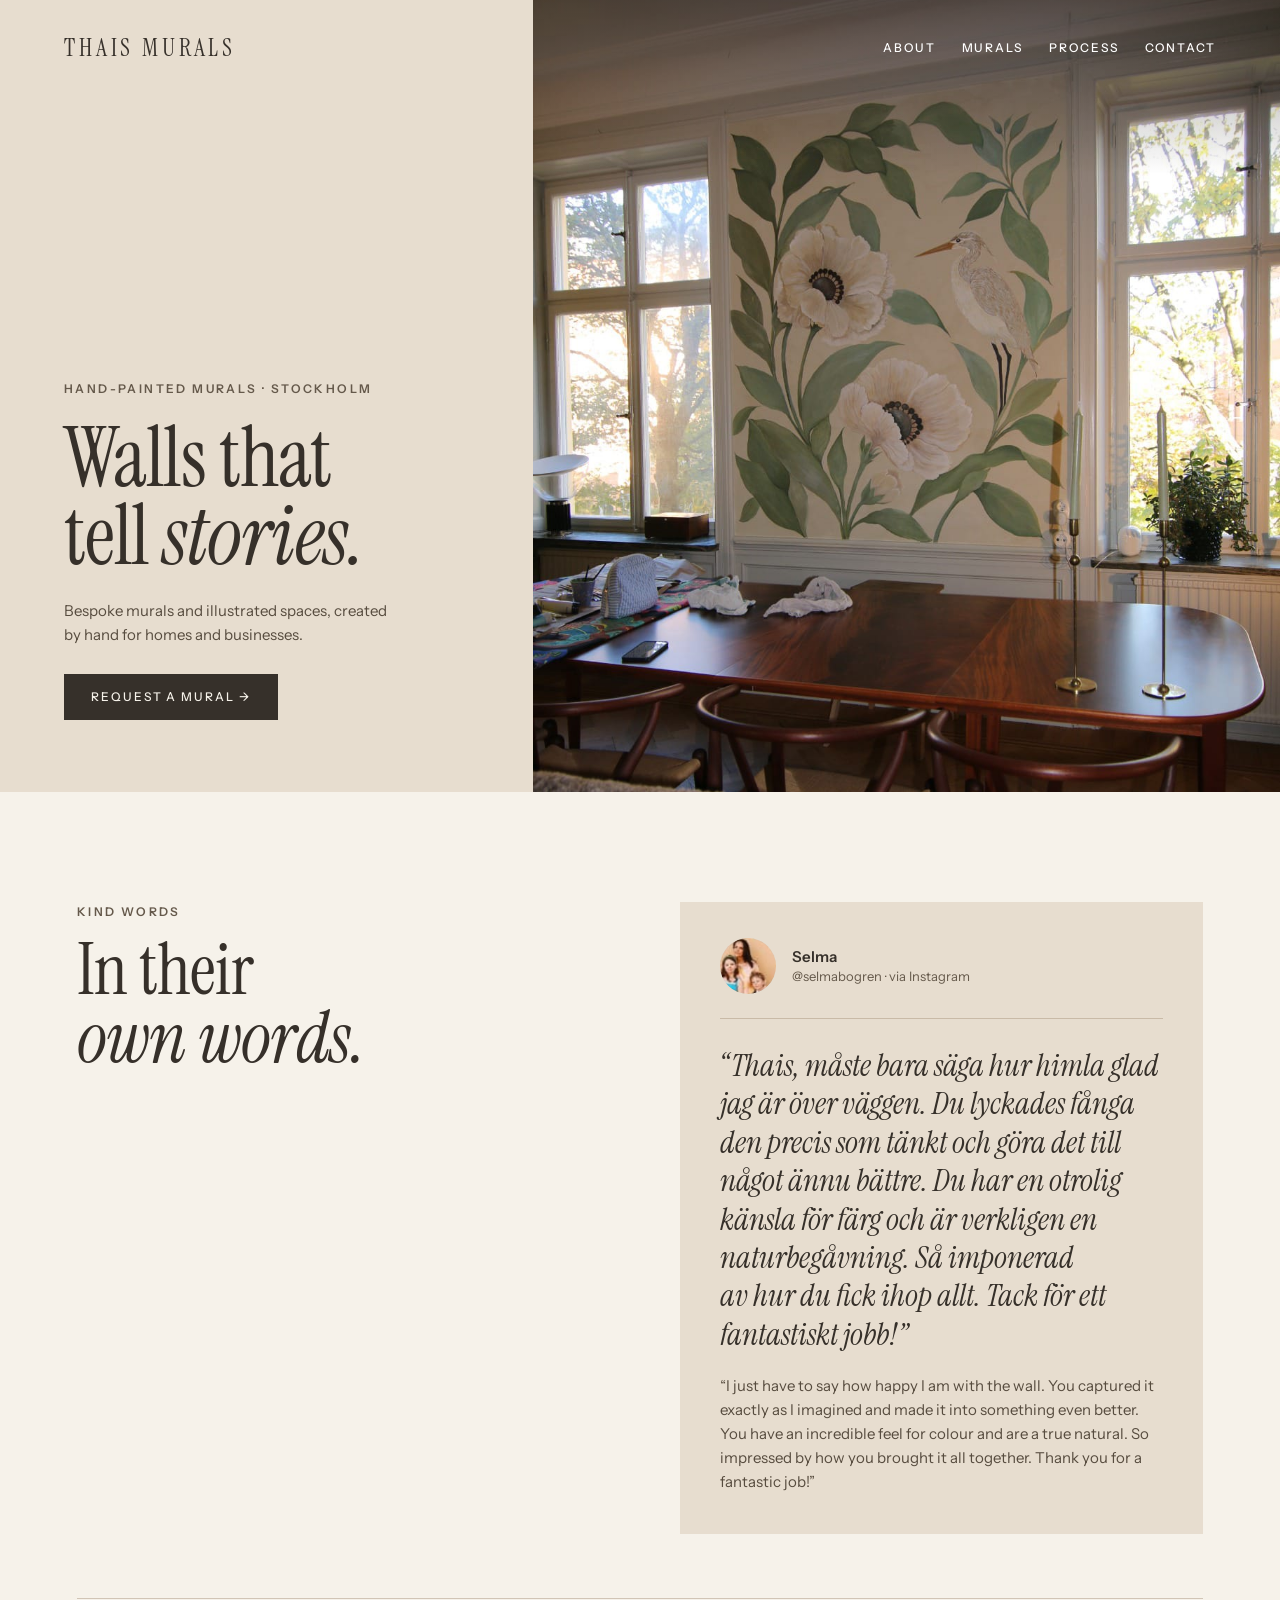
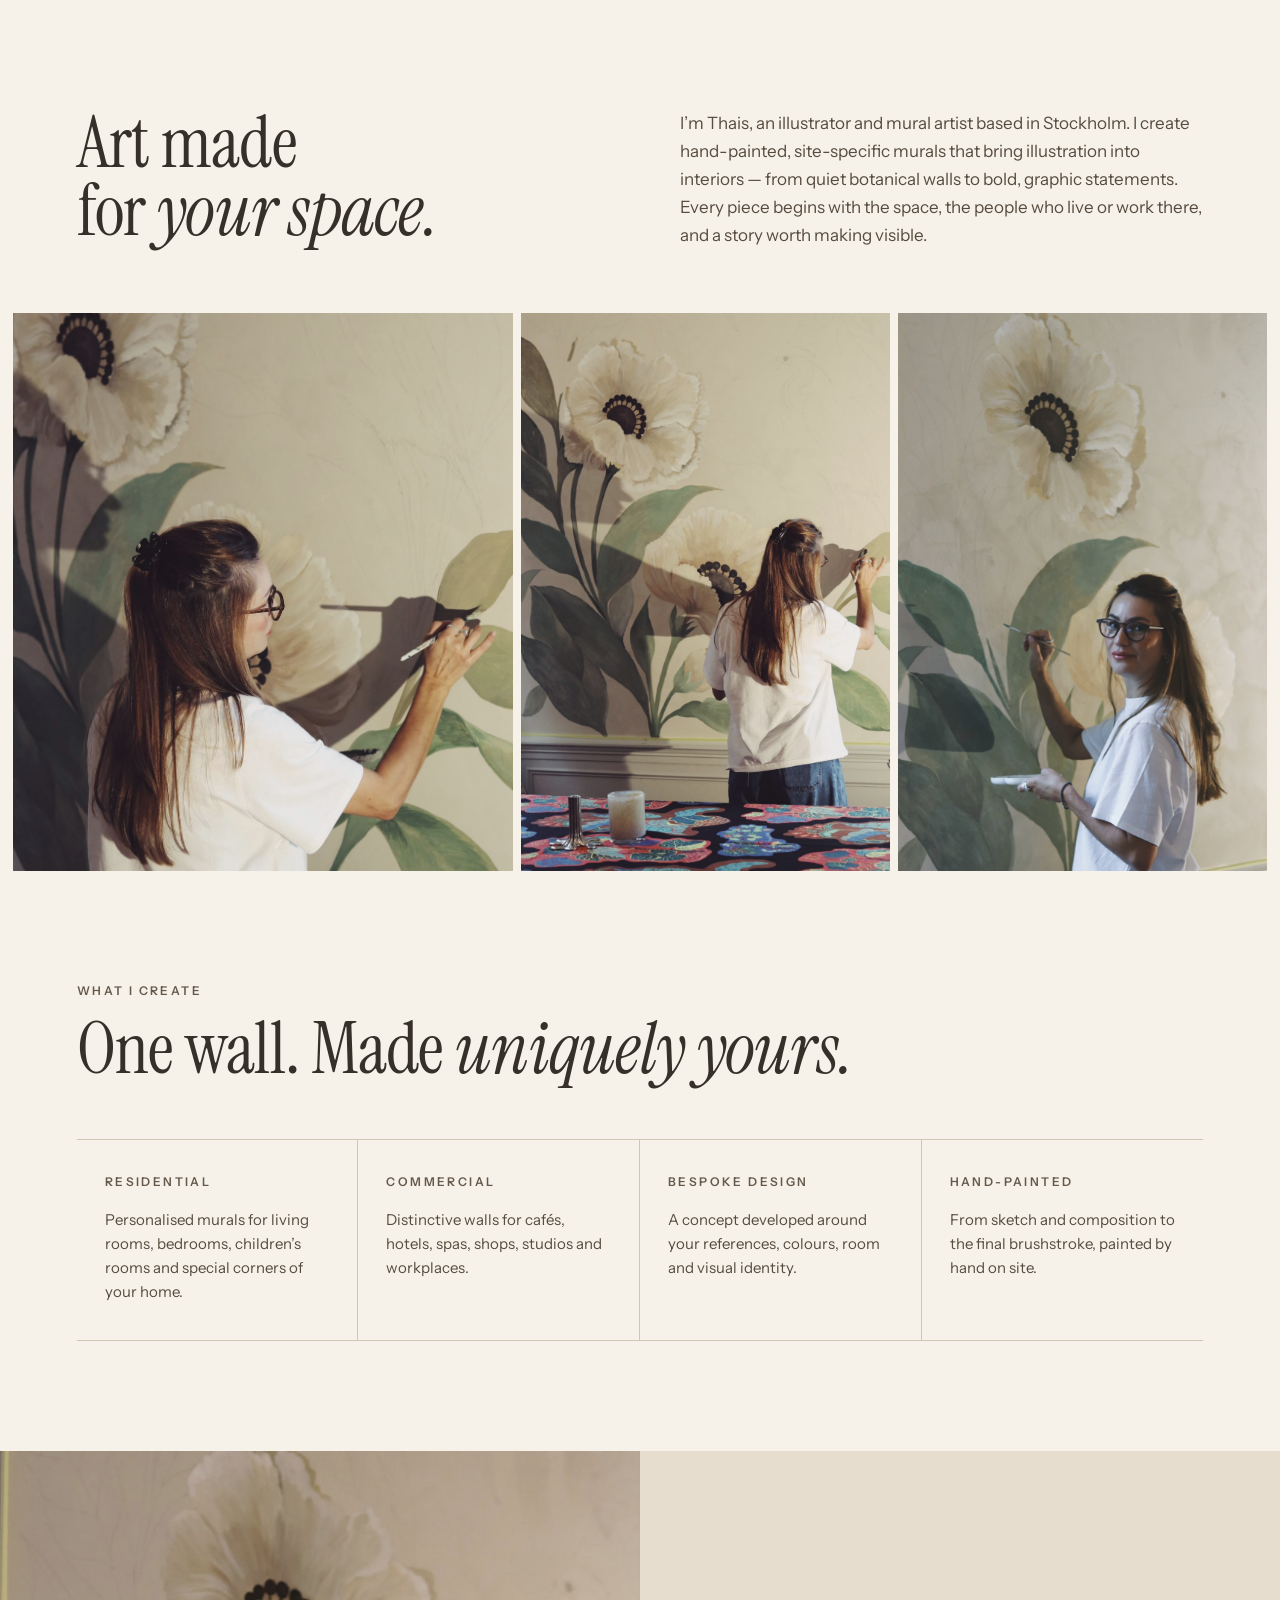
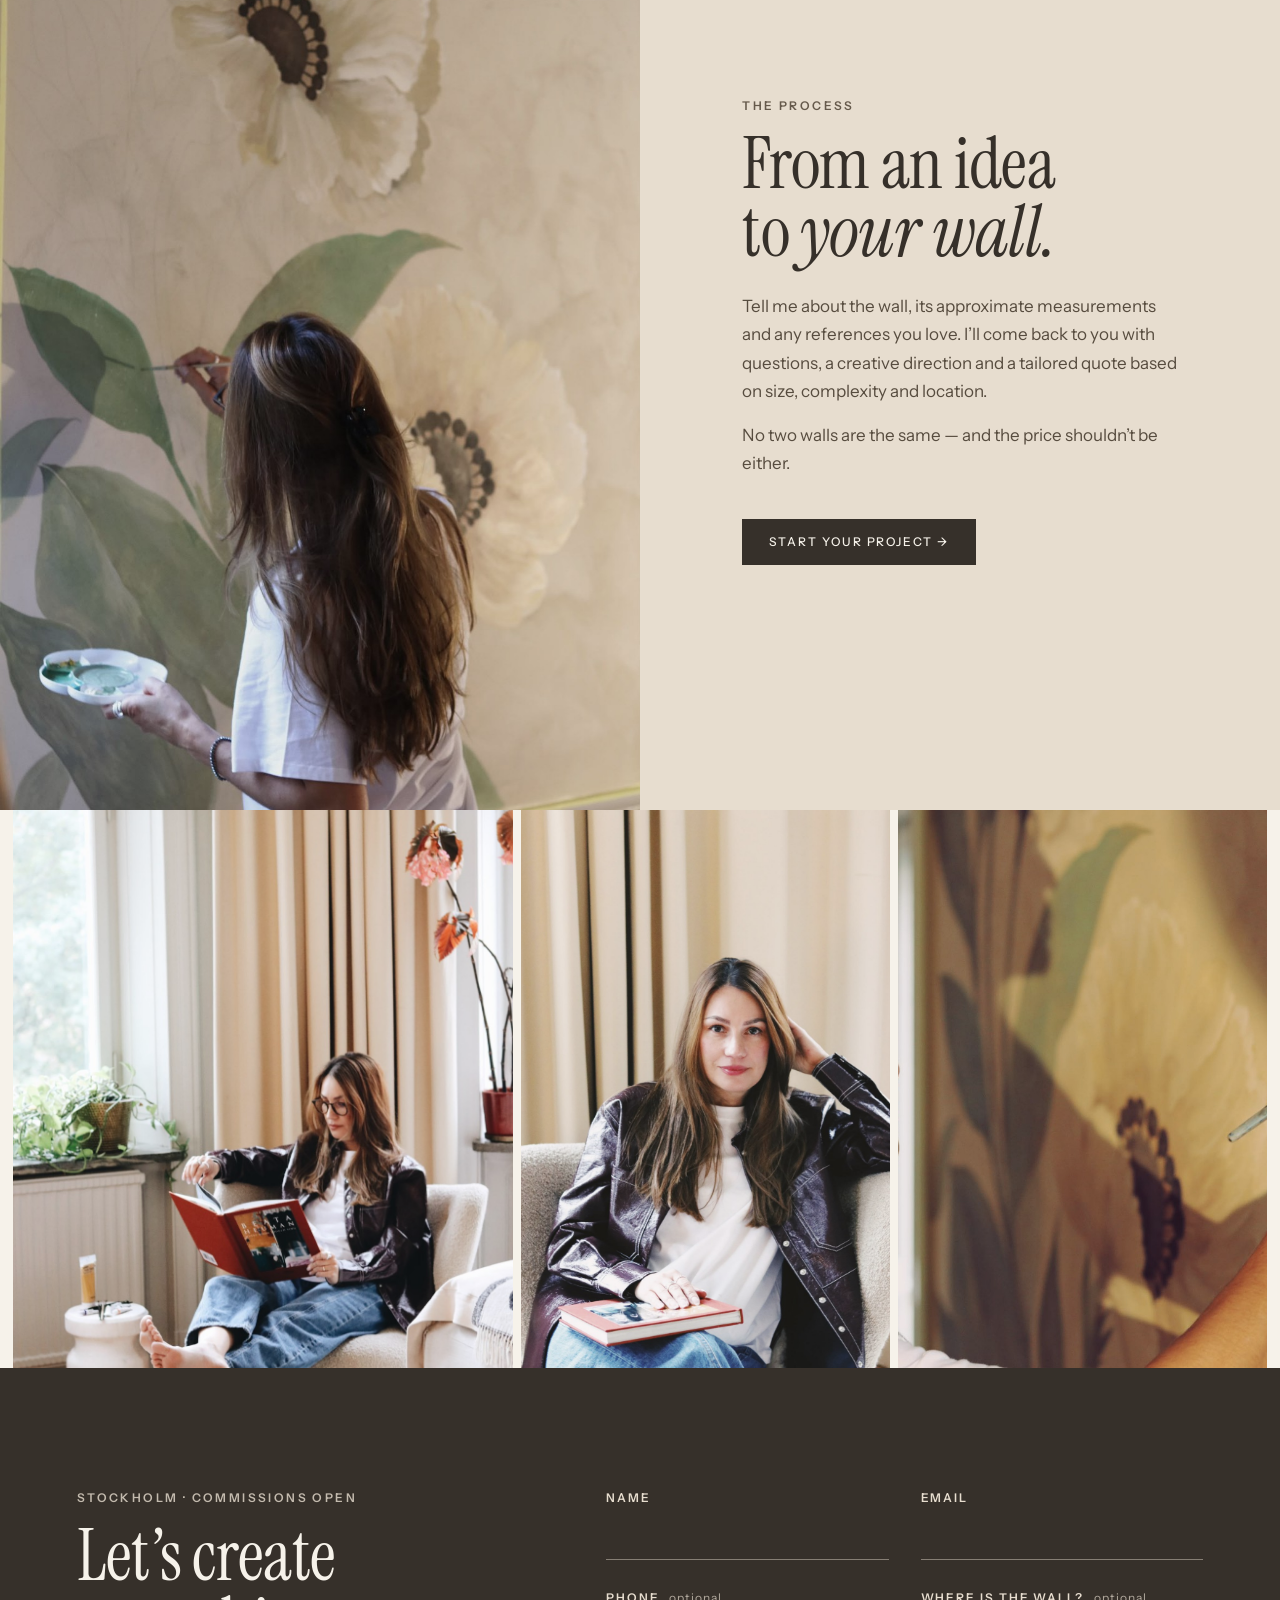
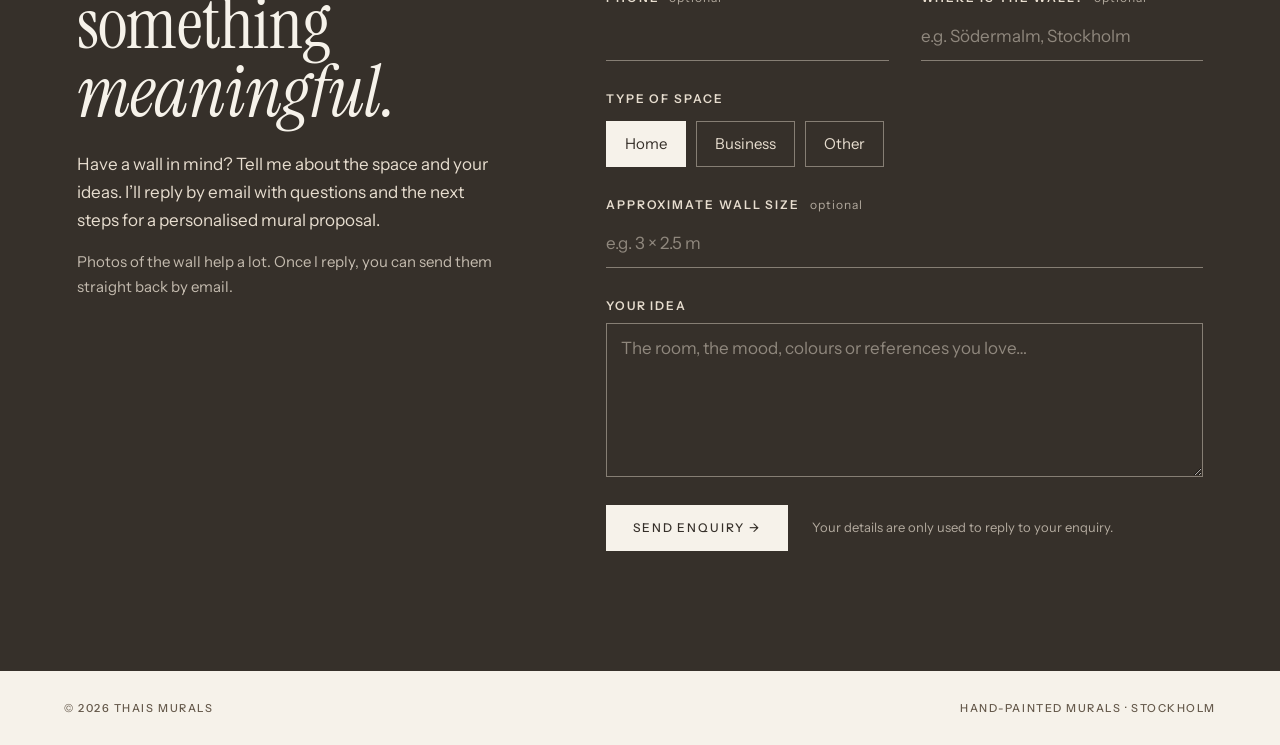
==== commit 91e89ba9: "Show testimonial as a review card with reviewer's profile picture Sand card with Selma's Instagram a" ====
--- a/index.html
+++ b/index.html
@@ -39,11 +39,15 @@
   </div>
   <div class="testimonialList">
     <figure class="testimonial">
+      <figcaption class="reviewer">
+        <img class="avatar" src="images/review-selma.jpg" alt="" width="56" height="56">
+        <span class="reviewerName">Selma</span>
+        <span class="reviewerSource">@selmabogren · via Instagram</span>
+      </figcaption>
       <blockquote lang="sv">
         <p>Thais, måste bara säga hur himla glad jag är över väggen. Du lyckades fånga den precis som tänkt och göra det till något ännu bättre. Du har en otrolig känsla för färg och är verkligen en naturbegåvning. Så imponerad av hur du fick ihop allt. Tack för ett fantastiskt jobb!</p>
       </blockquote>
       <p class="translation">“I just have to say how happy I am with the wall. You captured it exactly as I imagined and made it into something even better. You have an incredible feel for colour and are a true natural. So impressed by how you brought it all together. Thank you for a fantastic job!”</p>
-      <figcaption>Selma B. · Stockholm</figcaption>
     </figure>
   </div>
 </section>
--- a/css/style.css
+++ b/css/style.css
@@ -119,8 +119,21 @@
   align-items: start;
 }
 .testimonials h2 { font-size: var(--text-h2); line-height: .95; margin: 14px 0 0; }
-.testimonialList { display: grid; gap: 56px; }
-.testimonial { margin: 0; padding-top: 28px; border-top: 1px solid var(--line); }
+.testimonialList { display: grid; gap: 24px; }
+.testimonial { margin: 0; padding: 36px 40px 40px; background: var(--sand); }
+.reviewer {
+  display: grid;
+  grid-template-columns: 56px 1fr;
+  column-gap: 16px;
+  align-items: center;
+  margin-bottom: 28px;
+  padding-bottom: 24px;
+  border-bottom: 1px solid var(--line);
+}
+/* Profile pictures are round, unlike mural photos */
+.reviewer .avatar { grid-row: span 2; width: 56px; height: 56px; border-radius: 50%; filter: none; }
+.reviewerName { align-self: end; font-size: var(--text-small); font-weight: 600; color: var(--espresso); line-height: 1.3; }
+.reviewerSource { align-self: start; font-size: 13px; color: var(--driftwood); line-height: 1.4; }
 .testimonial blockquote { margin: 0; }
 .testimonial blockquote p {
   margin: 0;
@@ -131,14 +144,6 @@
 .testimonial blockquote p::before { content: "“"; }
 .testimonial blockquote p::after { content: "”"; }
 .testimonial .translation { margin: 20px 0 0; font-size: var(--text-small); line-height: 1.6; max-width: 58ch; }
-.testimonial figcaption {
-  margin-top: 22px;
-  font-size: var(--text-label);
-  font-weight: 600;
-  letter-spacing: .2em;
-  text-transform: uppercase;
-  color: var(--driftwood);
-}
 .testimonials + .intro { border-top: 1px solid var(--line); margin: 0 var(--gutter); padding-left: 0; padding-right: 0; }
 
 /* Intro */
@@ -278,6 +283,7 @@
   .heroCopy { padding: 36px 7vw 48px; }
   .hero h1 { font-size: 54px; margin: 14px 0 18px; }
   .testimonials { grid-template-columns: 1fr; gap: 36px; padding-bottom: 56px; }
+  .testimonial { padding: 28px 24px 32px; }
   .intro { grid-template-columns: 1fr; gap: 28px; padding-bottom: 48px; }
   .gallery { grid-template-columns: 1fr 1fr; padding: 0; }
   .gallery img { height: 46vh; }
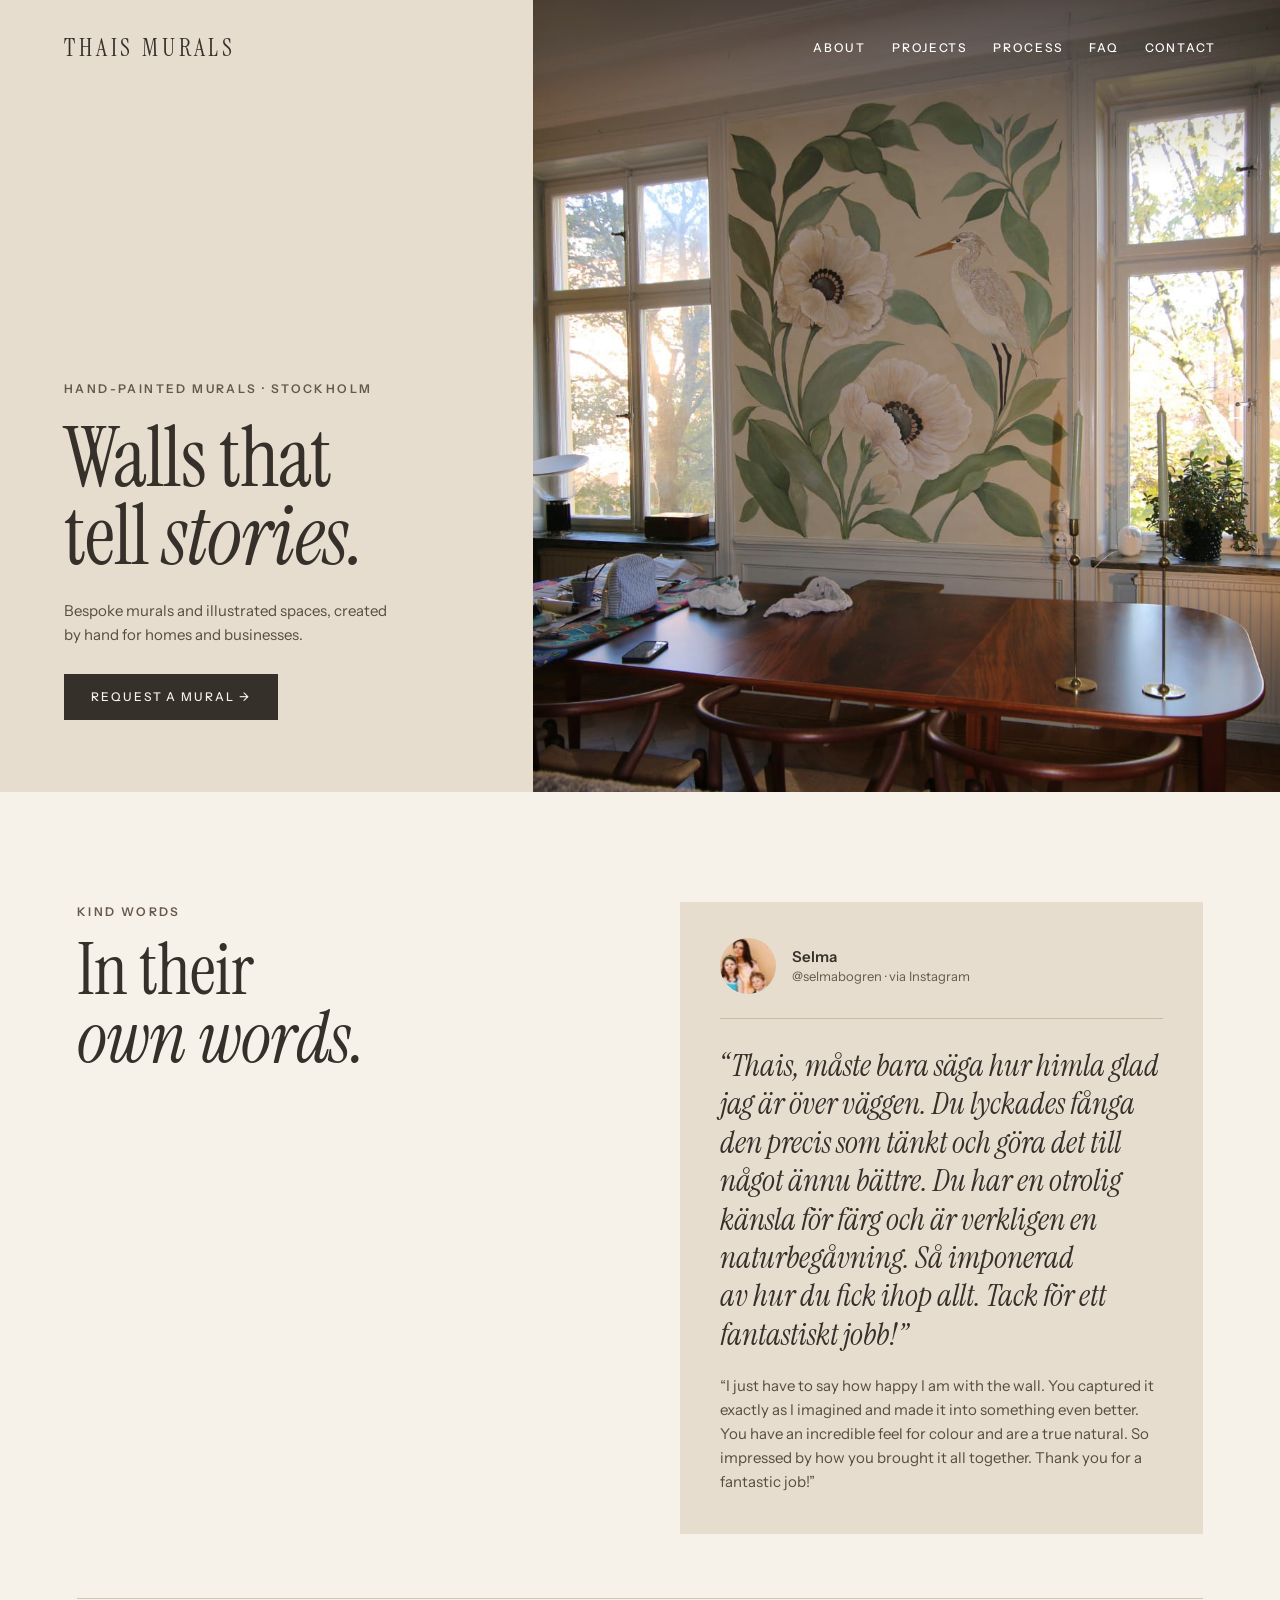
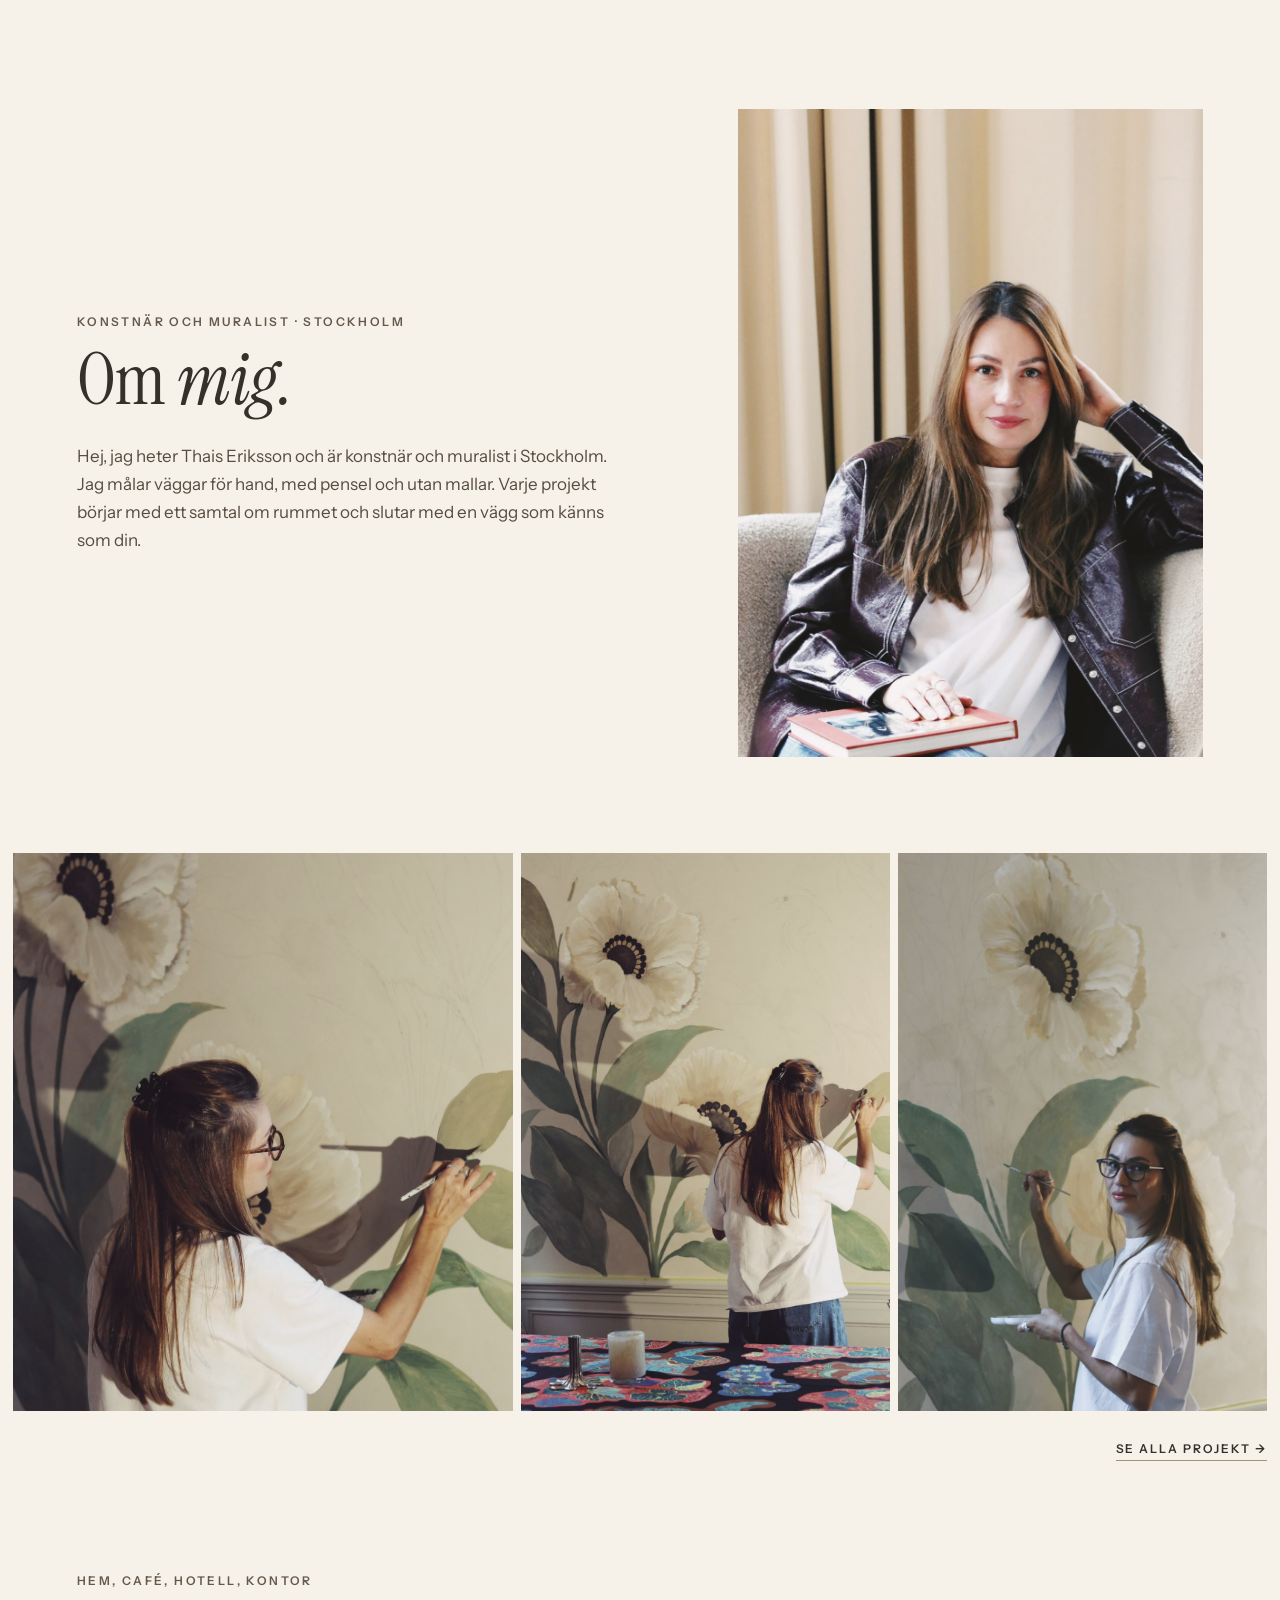
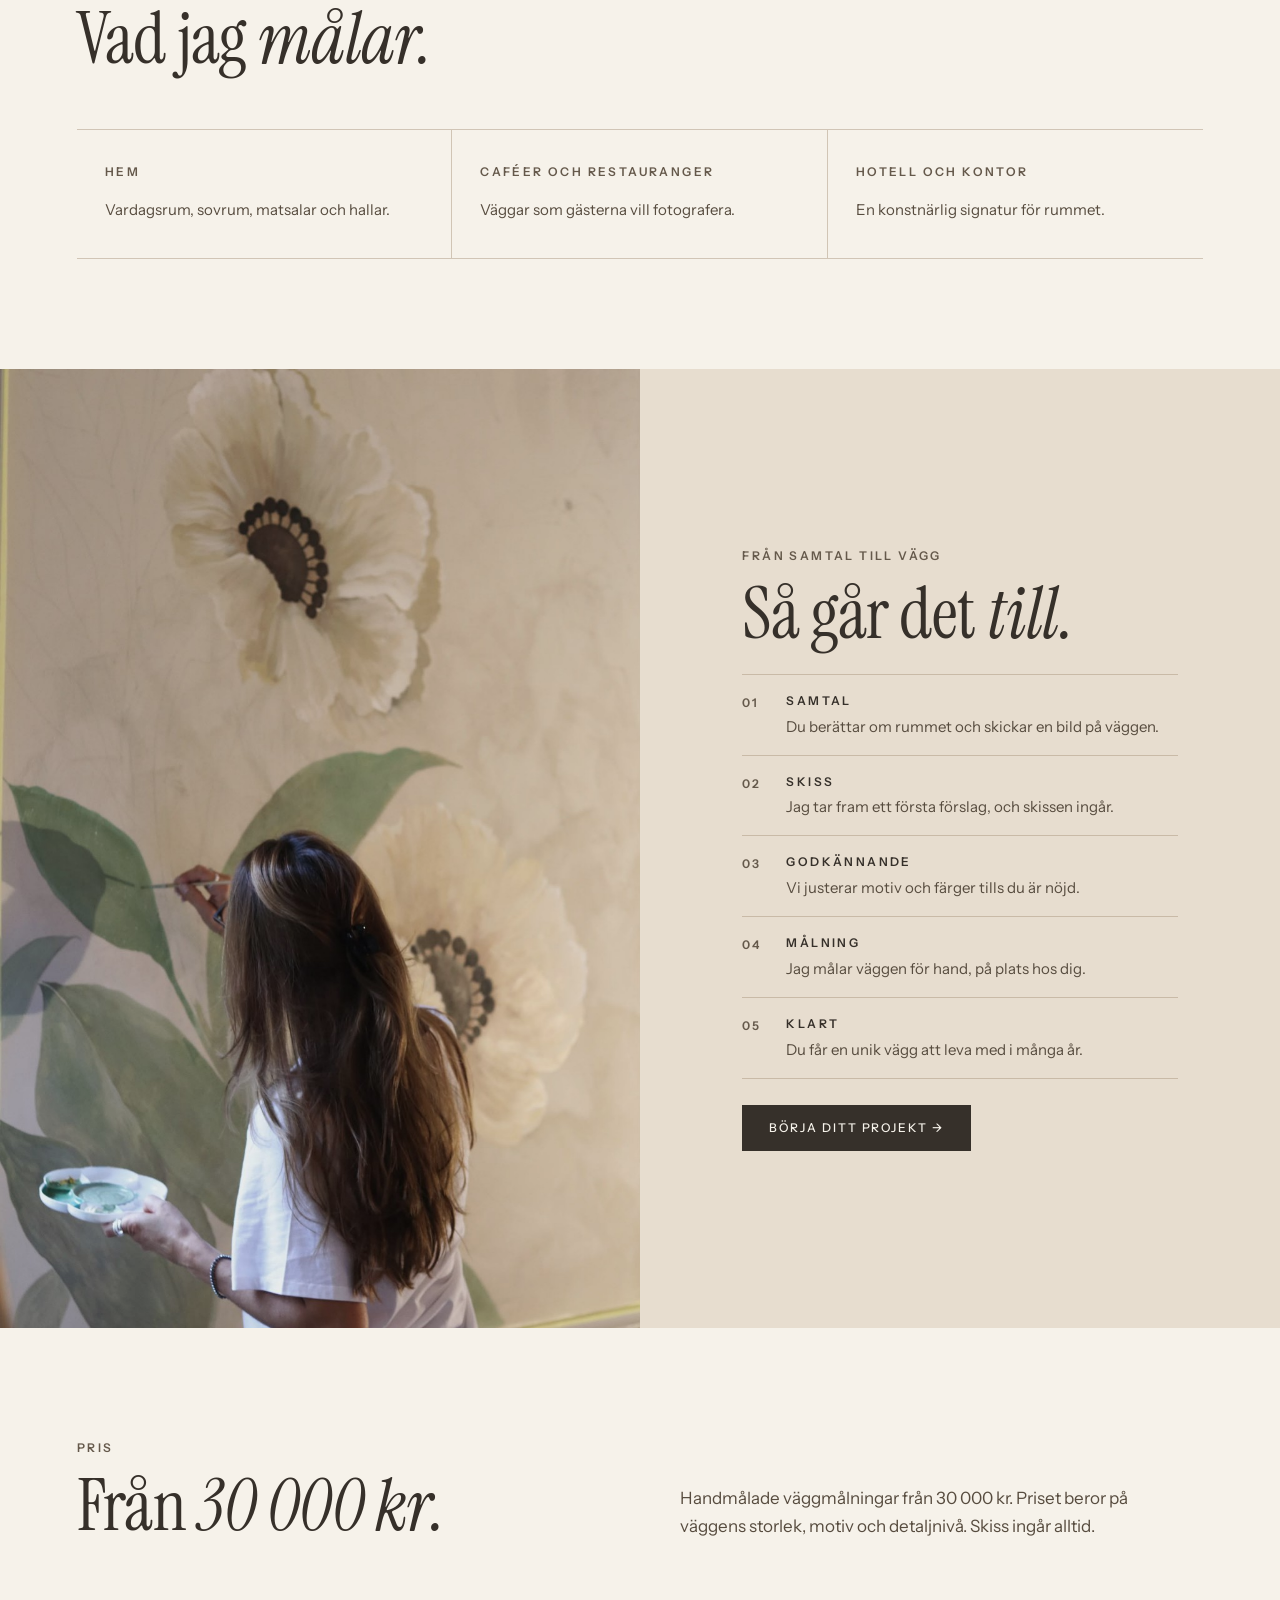
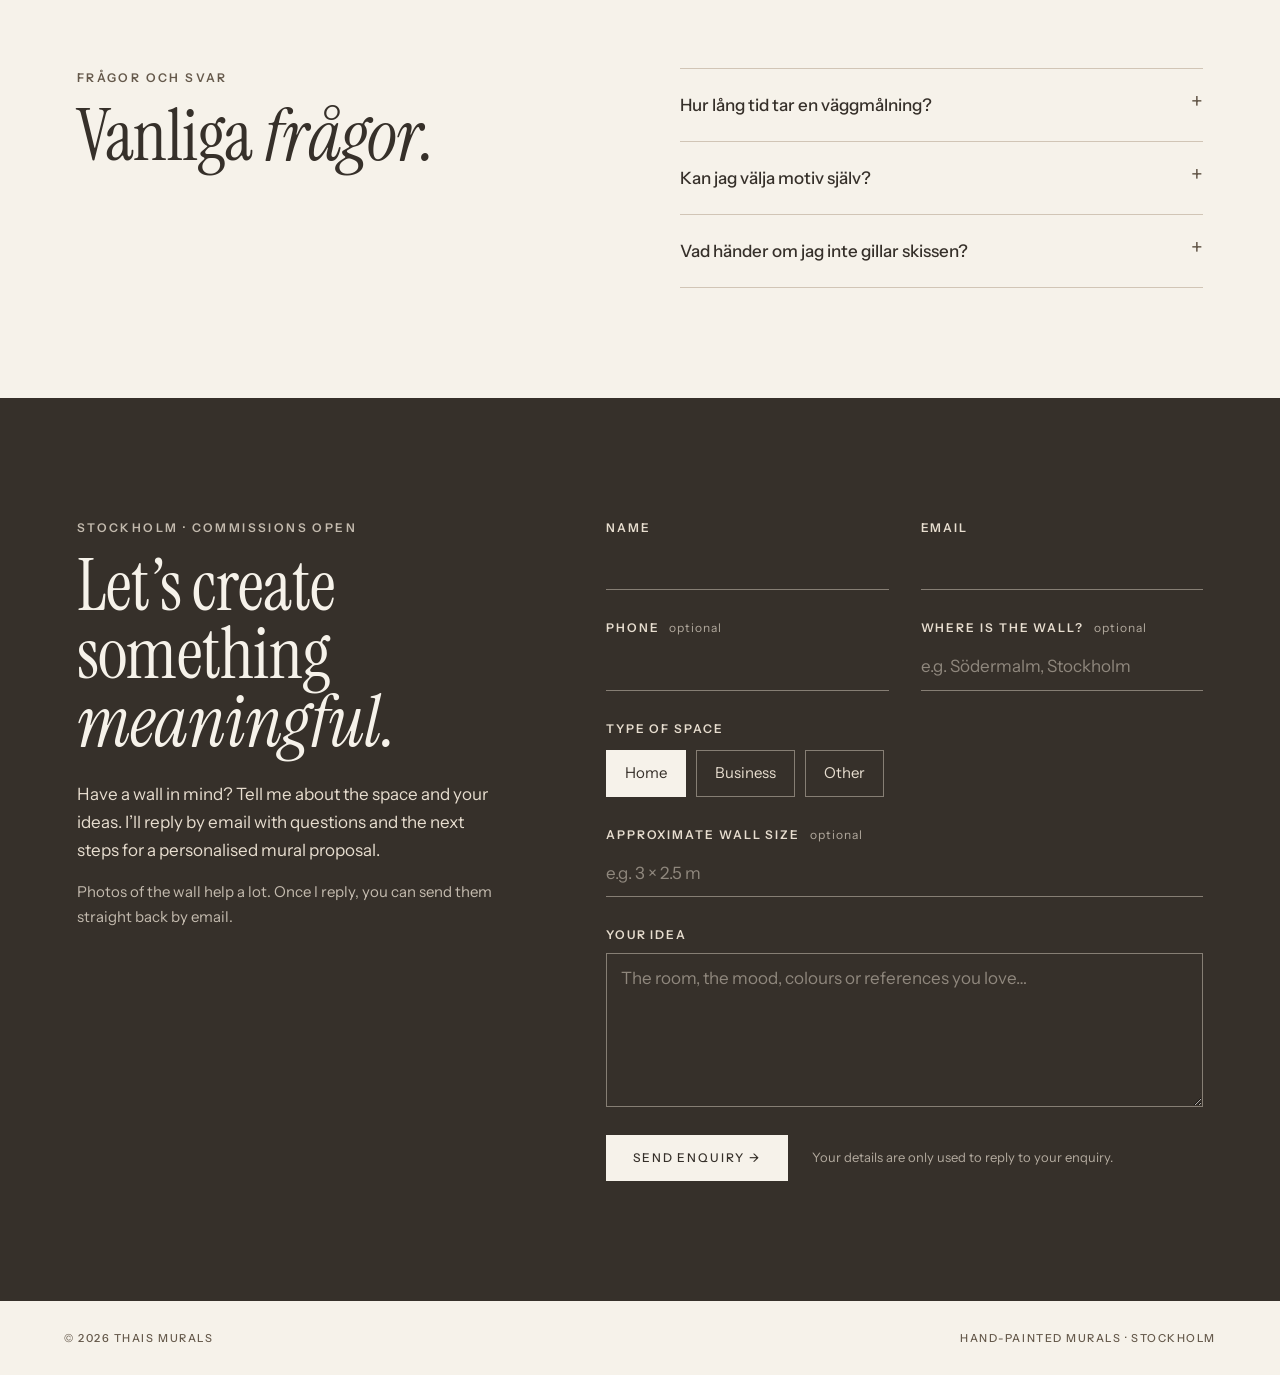
==== commit 4ad211e0: "Add Swedish sections and a projects page Om mig, Vad jag målar and Så går det till replace the Engli" ====
--- a/index.html
+++ b/index.html
@@ -16,8 +16,9 @@
   <a class="brand" href="#">THAIS MURALS</a>
   <div class="navlinks">
     <a href="#about">About</a>
-    <a href="#murals">Murals</a>
+    <a href="projekt.html">Projects</a>
     <a href="#process">Process</a>
+    <a href="#faq">FAQ</a>
     <a href="#contact">Contact</a>
   </div>
 </nav>
@@ -52,43 +53,82 @@
   </div>
 </section>
 
-<section class="intro" id="about">
-  <h2>Art made<br>for <em>your space.</em></h2>
-  <p>I’m Thais, an illustrator and mural artist based in Stockholm. I create hand-painted, site-specific murals that bring illustration into interiors — from quiet botanical walls to bold, graphic statements. Every piece begins with the space, the people who live or work there, and a story worth making visible.</p>
+<section class="about" id="about" lang="sv">
+  <div class="aboutText">
+    <div class="eyebrow">Konstnär och muralist · Stockholm</div>
+    <h2>Om <em>mig.</em></h2>
+    <p>Hej, jag heter Thais Eriksson och är konstnär och muralist i Stockholm. Jag målar väggar för hand, med pensel och utan mallar. Varje projekt börjar med ett samtal om rummet och slutar med en vägg som känns som din.</p>
+  </div>
+  <img src="images/artist-portrait.jpg" alt="Thais Eriksson, konstnär och muralist">
 </section>
 
-<section class="gallery" id="murals">
-  <img src="images/painting-botanical-mural.jpg" alt="Artist painting a botanical mural">
-  <img src="images/painting-closeup.jpg" alt="Close-up of hand painting a mural">
-  <img src="images/botanical-mural-in-progress.jpg" alt="Botanical mural in progress">
+<section class="gallery" id="murals" lang="sv">
+  <img src="images/painting-botanical-mural.jpg" alt="Thais målar en väggmålning med blommor">
+  <img src="images/painting-closeup.jpg" alt="Närbild av penseln mot väggen">
+  <img src="images/botanical-mural-in-progress.jpg" alt="Väggmålning med blommor under arbete">
 </section>
+<div class="galleryMore" lang="sv"><a href="projekt.html">Se alla projekt →</a></div>
 
-<section class="section">
-  <div class="eyebrow">What I create</div>
-  <h2>One wall. Made <em>uniquely yours.</em></h2>
-  <div class="services">
-    <div class="service"><b>Residential</b><p>Personalised murals for living rooms, bedrooms, children’s rooms and special corners of your home.</p></div>
-    <div class="service"><b>Commercial</b><p>Distinctive walls for cafés, hotels, spas, shops, studios and workplaces.</p></div>
-    <div class="service"><b>Bespoke design</b><p>A concept developed around your references, colours, room and visual identity.</p></div>
-    <div class="service"><b>Hand-painted</b><p>From sketch and composition to the final brushstroke, painted by hand on site.</p></div>
+<section class="section" lang="sv">
+  <div class="eyebrow">Hem, café, hotell, kontor</div>
+  <h2>Vad jag <em>målar.</em></h2>
+  <div class="services three">
+    <div class="service"><b>Hem</b><p>Vardagsrum, sovrum, matsalar och hallar.</p></div>
+    <div class="service"><b>Caféer och restauranger</b><p>Väggar som gästerna vill fotografera.</p></div>
+    <div class="service"><b>Hotell och kontor</b><p>En konstnärlig signatur för rummet.</p></div>
   </div>
 </section>
 
-<section class="story" id="process">
-  <img src="images/artist-at-work.jpg" alt="Mural artist at work">
+<section class="story" id="process" lang="sv">
+  <img src="images/artist-at-work.jpg" alt="Thais målar en vägg på plats">
   <div class="storyText">
-    <div class="eyebrow">The process</div>
-    <h2>From an idea<br>to <em>your wall.</em></h2>
-    <p>Tell me about the wall, its approximate measurements and any references you love. I’ll come back to you with questions, a creative direction and a tailored quote based on size, complexity and location.</p>
-    <p>No two walls are the same — and the price shouldn’t be either.</p>
-    <a class="button" href="#contact">Start your project →</a>
+    <div class="eyebrow">Från samtal till vägg</div>
+    <h2>Så går det <em>till.</em></h2>
+    <ol class="steps">
+      <li><b>Samtal</b><p>Du berättar om rummet och skickar en bild på väggen.</p></li>
+      <li><b>Skiss</b><p>Jag tar fram ett första förslag, och skissen ingår.</p></li>
+      <li><b>Godkännande</b><p>Vi justerar motiv och färger tills du är nöjd.</p></li>
+      <li><b>Målning</b><p>Jag målar väggen för hand, på plats hos dig.</p></li>
+      <li><b>Klart</b><p>Du får en unik vägg att leva med i många år.</p></li>
+    </ol>
+    <a class="button" href="#contact">Börja ditt projekt →</a>
   </div>
 </section>
 
-<section class="gallery">
-  <img src="images/artist-reading.jpg" alt="Artist reading in a Stockholm interior">
-  <img src="images/artist-portrait.jpg" alt="Portrait of mural artist">
-  <img src="images/artist-with-brushes.jpg" alt="Artist with brushes">
+<section class="price" id="pris" lang="sv">
+  <div>
+    <div class="eyebrow">Pris</div>
+    <h2>Från <em>30&nbsp;000&nbsp;kr.</em></h2>
+  </div>
+  <p>Handmålade väggmålningar från 30&nbsp;000&nbsp;kr. Priset beror på väggens storlek, motiv och detaljnivå. Skiss ingår alltid.</p>
+</section>
+
+<section class="faq" id="faq" lang="sv">
+  <div>
+    <div class="eyebrow">Frågor och svar</div>
+    <h2>Vanliga <em>frågor.</em></h2>
+  </div>
+  <div class="faqList">
+    <details>
+      <summary>Hur lång tid tar en väggmålning?</summary>
+      <!-- TODO Thais: lägg till din vanliga tidsram (t.ex. "Oftast X–Y dagar på plats."). -->
+      <p>Det beror på storlek och detaljer.</p>
+    </details>
+    <details>
+      <summary>Kan jag välja motiv själv?</summary>
+      <p>Ja, vi utgår från din smak och ditt rum.</p>
+    </details>
+    <!-- TODO Thais: svar saknas, visas när det finns.
+    <details>
+      <summary>Fungerar det i hyresrätt?</summary>
+      <p></p>
+    </details>
+    -->
+    <details>
+      <summary>Vad händer om jag inte gillar skissen?</summary>
+      <p>Vi justerar den tillsammans innan jag börjar måla.</p>
+    </details>
+  </div>
 </section>
 
 <section class="cta" id="contact">
--- a/css/style.css
+++ b/css/style.css
@@ -144,18 +144,38 @@
 .testimonial blockquote p::before { content: "“"; }
 .testimonial blockquote p::after { content: "”"; }
 .testimonial .translation { margin: 20px 0 0; font-size: var(--text-small); line-height: 1.6; max-width: 58ch; }
-.testimonials + .intro { border-top: 1px solid var(--line); margin: 0 var(--gutter); padding-left: 0; padding-right: 0; }
-
-/* Intro */
-.intro { padding: var(--section) var(--gutter) 64px; display: grid; grid-template-columns: 1fr 1.1fr; gap: 10vw; align-items: start; }
-.intro h2 { font-size: var(--text-h2); line-height: .95; margin: 0; }
-.intro p { margin: 0; max-width: 58ch; }
+
+/* About: text left, portrait right, under a rule from the testimonials */
+.about {
+  margin: 0 var(--gutter);
+  padding: var(--section) 0 96px;
+  border-top: 1px solid var(--line);
+  display: grid;
+  grid-template-columns: 1.2fr 1fr;
+  gap: 8vw;
+  align-items: center;
+}
+.about h2 { font-size: var(--text-h2); line-height: .95; margin: 14px 0 28px; }
+.about p { margin: 0; max-width: 52ch; }
+.about img { height: 72vh; max-height: 760px; object-position: center 25%; }
 
 /* Gallery */
 .gallery { display: grid; grid-template-columns: 1.15fr .85fr .85fr; gap: 8px; padding: 0 1vw; }
 .gallery img { height: 62vh; }
 .gallery img:nth-child(2) { object-position: 55% center; }
 .gallery img:nth-child(3) { object-position: center 30%; }
+.galleryMore { padding: 22px 1vw 0; text-align: right; }
+.galleryMore a {
+  font-size: var(--text-label);
+  font-weight: 600;
+  letter-spacing: .16em;
+  text-transform: uppercase;
+  color: var(--espresso);
+  text-decoration: none;
+  border-bottom: 1px solid var(--taupe);
+  padding-bottom: 4px;
+}
+.galleryMore a:hover { border-bottom-color: var(--espresso); }
 
 /* Services */
 .section { padding: var(--section) var(--gutter); }
@@ -168,6 +188,7 @@
 }
 .service { padding: 32px 28px 36px; border-right: 1px solid var(--line); }
 .service:last-child { border-right: 0; }
+.services.three { grid-template-columns: repeat(3, 1fr); }
 .service b {
   display: block;
   font-size: var(--text-label);
@@ -186,6 +207,78 @@
 .storyText h2 { font-size: var(--text-h2); line-height: .95; margin: 14px 0 26px; }
 .storyText p { margin: 0 0 16px; max-width: 52ch; }
 .storyText .button { align-self: flex-start; }
+
+/* Numbered steps (process) */
+.steps { list-style: none; counter-reset: step; margin: 0; padding: 0; max-width: 52ch; border-top: 1px solid var(--line); }
+.steps li {
+  counter-increment: step;
+  display: grid;
+  grid-template-columns: 44px 1fr;
+  padding: 16px 0;
+  border-bottom: 1px solid var(--line);
+}
+.steps li::before {
+  content: counter(step, decimal-leading-zero);
+  grid-row: span 2;
+  font-size: var(--text-label);
+  font-weight: 600;
+  letter-spacing: .16em;
+  color: var(--driftwood);
+  padding-top: 2px;
+}
+.steps b { font-size: var(--text-label); font-weight: 600; letter-spacing: .2em; text-transform: uppercase; color: var(--espresso); }
+.steps p { margin: 4px 0 0; font-size: var(--text-small); line-height: 1.6; }
+
+/* Price: heading left, text right */
+.price, .faq {
+  padding: var(--section) var(--gutter);
+  display: grid;
+  grid-template-columns: 1fr 1.1fr;
+  gap: 10vw;
+  align-items: start;
+}
+.price { padding-bottom: 64px; }
+.price h2, .faq h2 { font-size: var(--text-h2); line-height: .95; margin: 14px 0 0; }
+.price p { margin: 0; max-width: 46ch; align-self: end; }
+
+/* FAQ: native <details>, questions in sans (serif stays 26px+) */
+.faq { padding-top: 64px; }
+.faqList { border-top: 1px solid var(--line); }
+.faqList details { border-bottom: 1px solid var(--line); }
+.faqList summary {
+  list-style: none;
+  cursor: pointer;
+  display: flex;
+  justify-content: space-between;
+  gap: 24px;
+  padding: 22px 0;
+  font-size: var(--text-body);
+  font-weight: 500;
+  color: var(--espresso);
+}
+.faqList summary::-webkit-details-marker { display: none; }
+.faqList summary::after { content: "+"; font-weight: 400; font-size: 22px; line-height: 1; color: var(--driftwood); transition: transform .2s ease; }
+.faqList details[open] summary::after { transform: rotate(45deg); }
+.faqList details p { margin: 0 0 24px; max-width: 58ch; }
+
+/* Projects page */
+.nav.onLight { position: static; color: var(--espresso); }
+.pageHead { padding: 40px var(--gutter) 64px; }
+.pageHead h1 { font-size: var(--text-display); line-height: .92; margin: 14px 0 0; }
+.projects { padding: 0 1vw; display: grid; gap: 96px; }
+.project { margin: 0; }
+.projectGrid { display: grid; grid-template-columns: repeat(3, 1fr); gap: 8px; }
+.projectGrid img { height: 62vh; }
+.projectGrid img:first-child:not(:only-child) { grid-column: span 2; }
+.projectGrid .magnolia { object-position: left center; }
+.project figcaption {
+  padding: 20px calc(var(--gutter) - 1vw) 0;
+  font-size: var(--text-small);
+  color: var(--driftwood);
+}
+.project figcaption b { color: var(--espresso); font-weight: 600; }
+.pageCta { padding: var(--section) var(--gutter); text-align: center; }
+.pageCta h2 { font-size: var(--text-h2); line-height: .95; margin: 14px 0 0; }
 
 /* Contact: intro left, enquiry form right, on espresso */
 .cta {
@@ -284,7 +377,21 @@
   .hero h1 { font-size: 54px; margin: 14px 0 18px; }
   .testimonials { grid-template-columns: 1fr; gap: 36px; padding-bottom: 56px; }
   .testimonial { padding: 28px 24px 32px; }
-  .intro { grid-template-columns: 1fr; gap: 28px; padding-bottom: 48px; }
+  .about { grid-template-columns: 1fr; gap: 40px; padding-bottom: 64px; }
+  .about img { height: 70vh; }
+  .galleryMore { padding: 18px 7vw 0; }
+  .services.three { grid-template-columns: 1fr; }
+  .services.three .service { border-right: 0; border-bottom: 1px solid var(--line); }
+  .services.three .service:last-child { border-bottom: 0; }
+  .price, .faq { grid-template-columns: 1fr; gap: 28px; }
+  .nav.onLight .brand { color: var(--espresso); }
+  .nav.onLight .navlinks { display: none; }
+  .pageHead { padding: 24px 7vw 48px; }
+  .projects { padding: 0; gap: 72px; }
+  .projectGrid { grid-template-columns: 1fr 1fr; }
+  .projectGrid img { height: 46vh; }
+  .projectGrid img:first-child, .projectGrid img:only-child { grid-column: 1 / -1; height: 62vh; }
+  .project figcaption { padding: 16px 7vw 0; }
   .gallery { grid-template-columns: 1fr 1fr; padding: 0; }
   .gallery img { height: 46vh; }
   .gallery img:first-child { grid-column: 1 / -1; height: 62vh; }
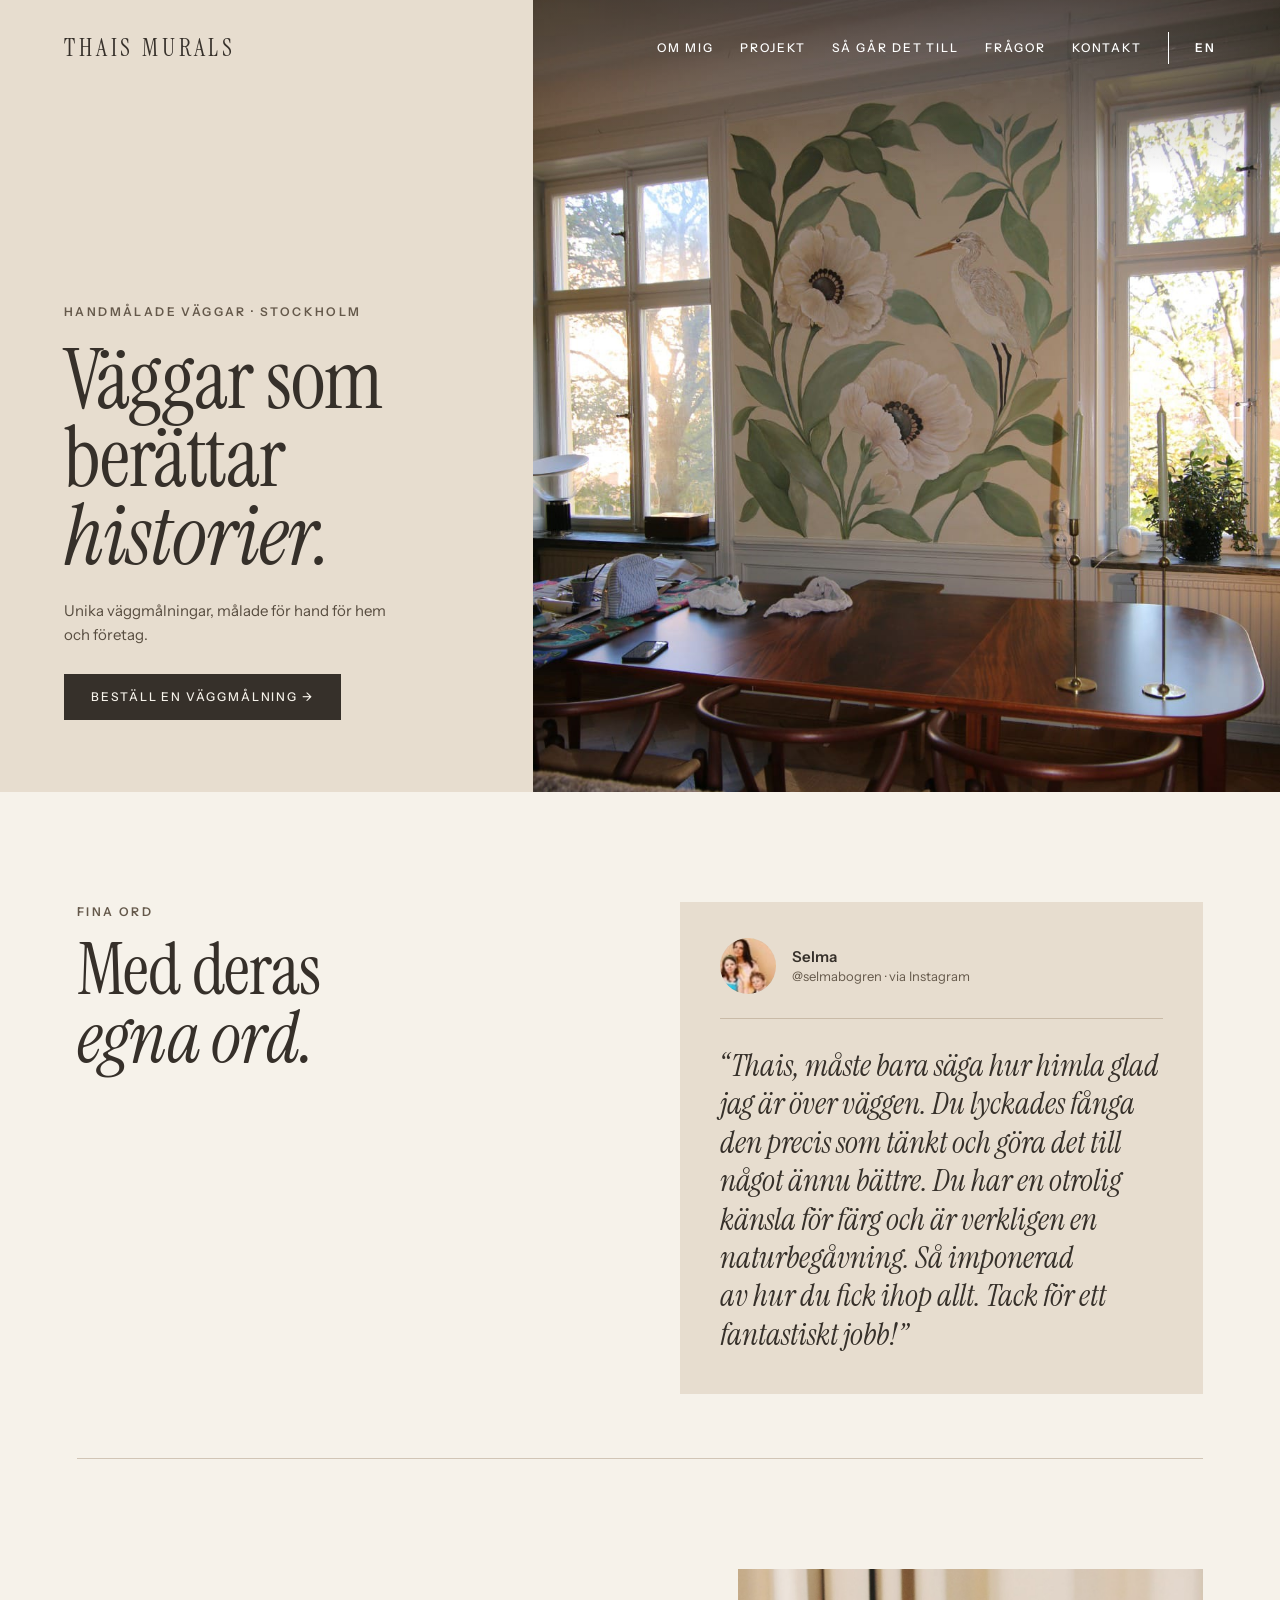
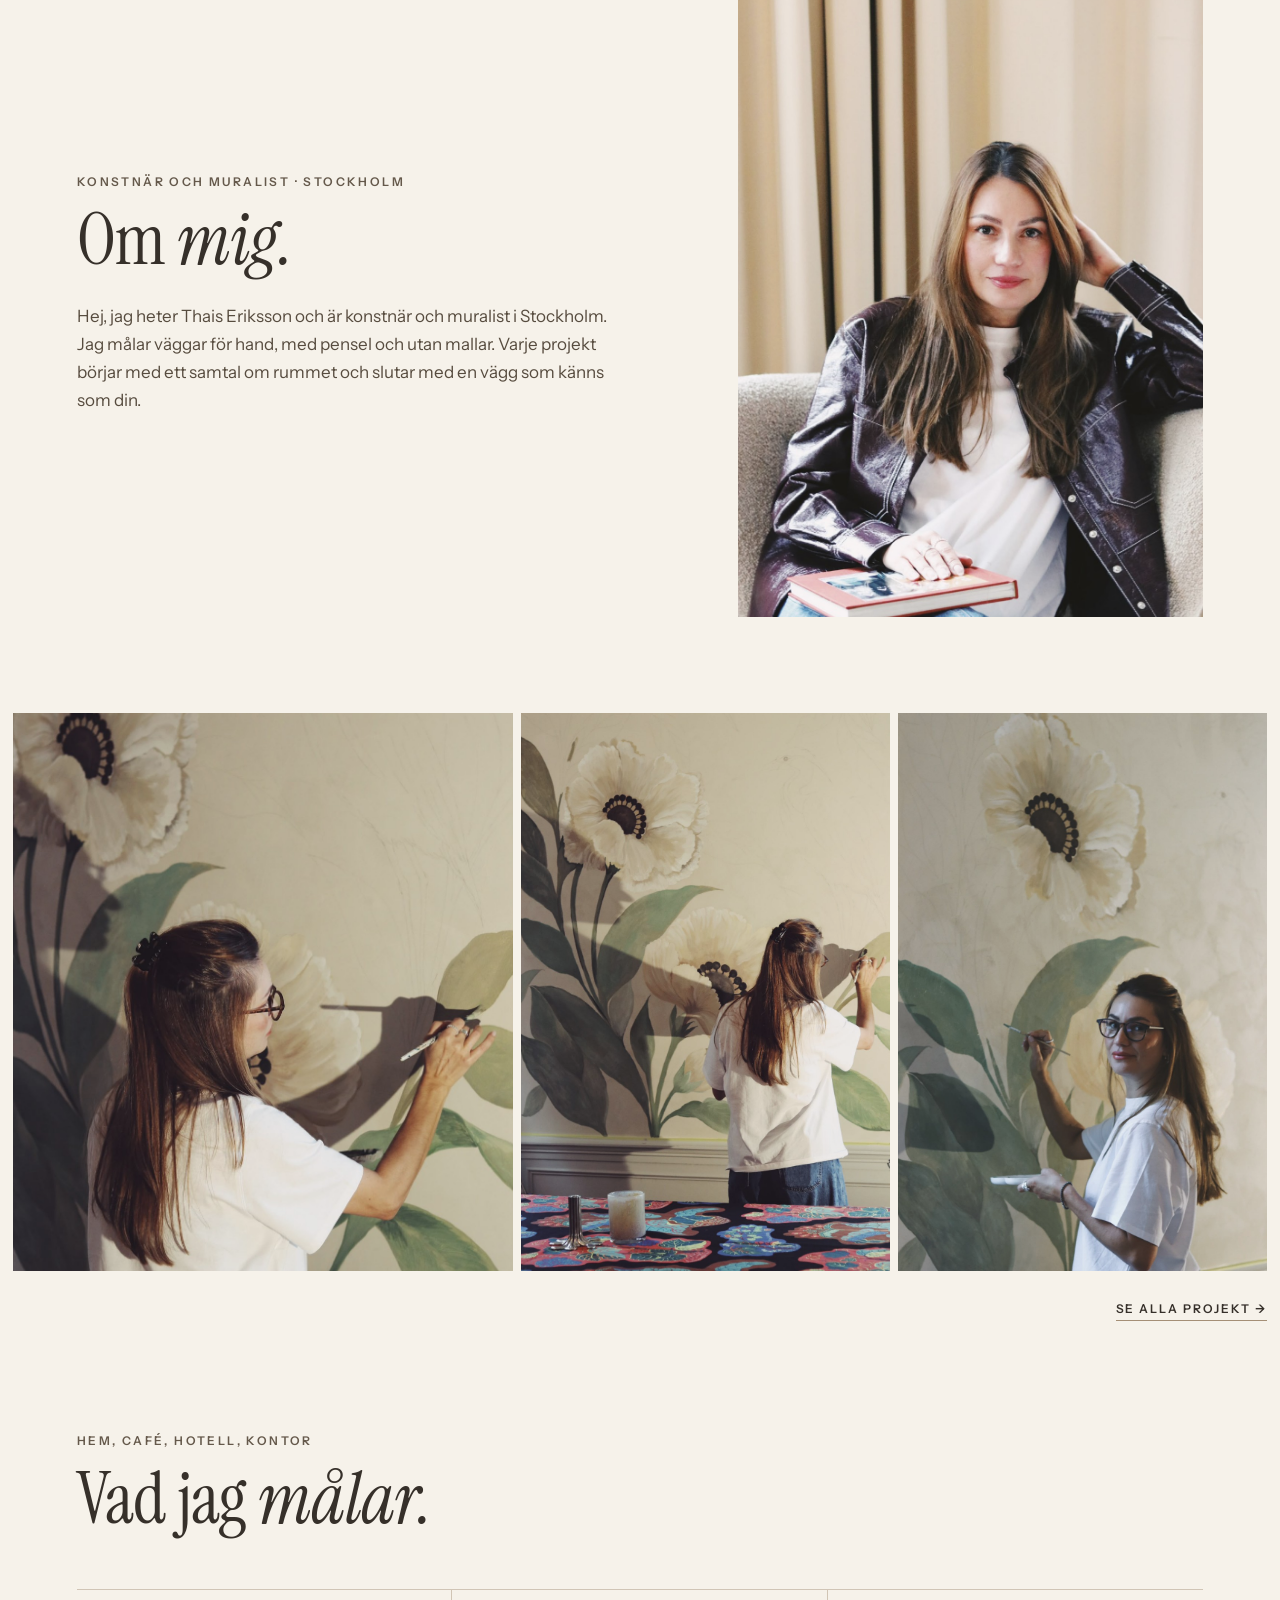
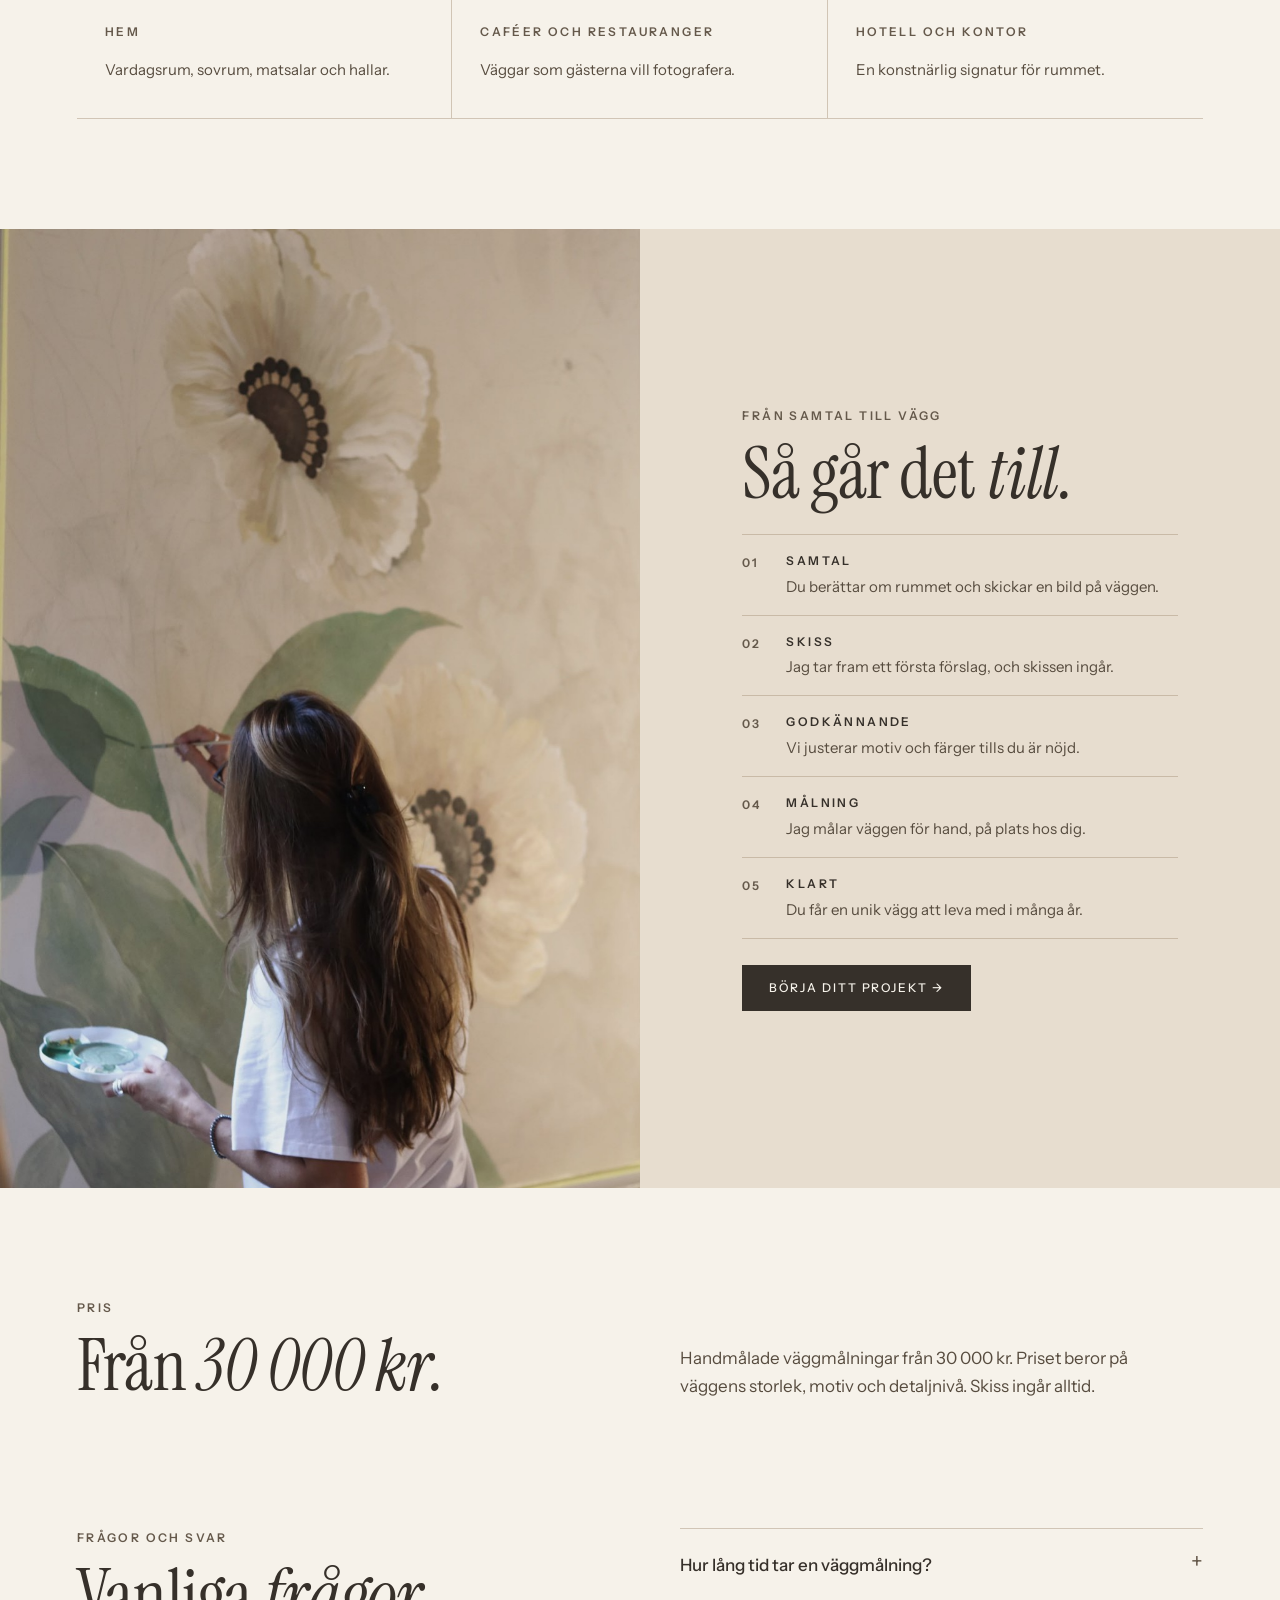
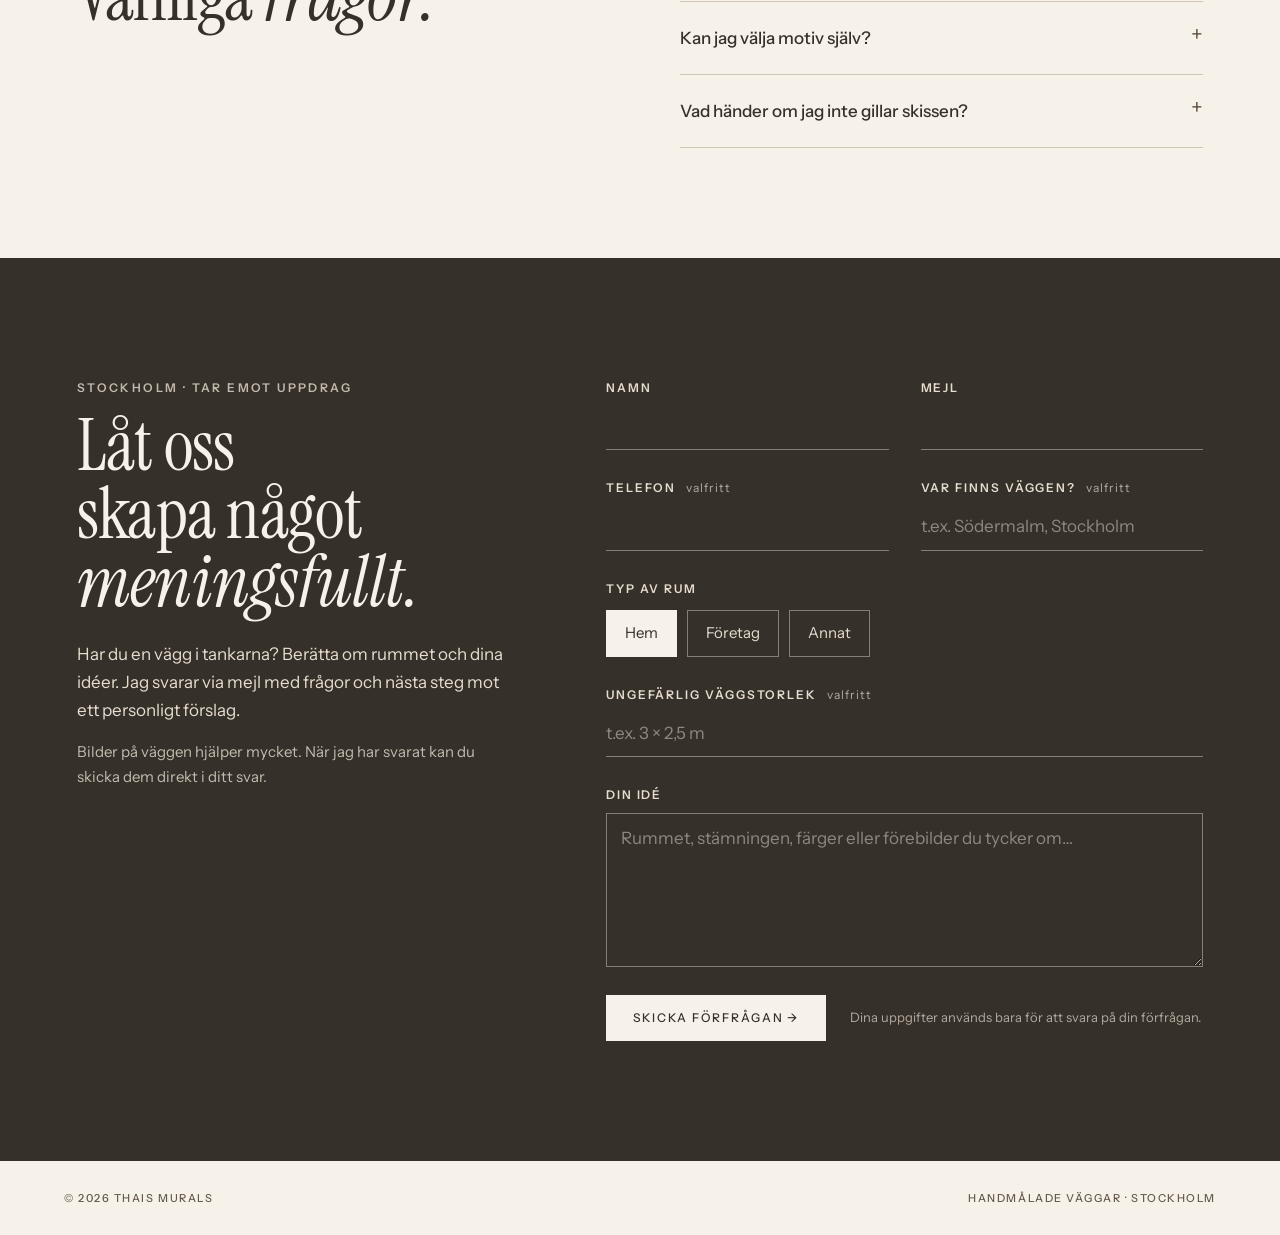
==== commit d9f7986f: "Split the site into Swedish and English pages Swedish is the default at the root (index.html, projek" ====
--- a/index.html
+++ b/index.html
@@ -1,10 +1,14 @@
 <!doctype html>
-<html lang="en">
+<html lang="sv">
 <head>
   <meta charset="utf-8">
   <meta name="viewport" content="width=device-width,initial-scale=1">
-  <title>Thais Murals — Hand-painted murals in Stockholm</title>
-  <meta name="description" content="Bespoke hand-painted murals and illustrated spaces in Stockholm by Thais Mota Eriksson.">
+  <title>Thais Murals — Handmålade väggmålningar i Stockholm</title>
+  <meta name="description" content="Handmålade väggmålningar för hem och företag i Stockholm av Thais Mota Eriksson.">
+  <link rel="canonical" href="https://thaismurals.se/">
+  <link rel="alternate" hreflang="sv" href="https://thaismurals.se/">
+  <link rel="alternate" hreflang="en" href="https://thaismurals.se/en/">
+  <link rel="alternate" hreflang="x-default" href="https://thaismurals.se/">
   <link rel="preconnect" href="https://fonts.googleapis.com">
   <link rel="preconnect" href="https://fonts.gstatic.com" crossorigin>
   <link rel="stylesheet" href="https://fonts.googleapis.com/css2?family=Instrument+Sans:wght@400;500;600&family=Instrument+Serif:ital@0;1&display=swap">
@@ -13,30 +17,31 @@
 <body>
 
 <nav class="nav">
-  <a class="brand" href="#">THAIS MURALS</a>
+  <a class="brand" href="index.html">THAIS MURALS</a>
   <div class="navlinks">
-    <a href="#about">About</a>
-    <a href="projekt.html">Projects</a>
-    <a href="#process">Process</a>
-    <a href="#faq">FAQ</a>
-    <a href="#contact">Contact</a>
-  </div>
+    <a href="#about">Om mig</a>
+    <a href="projekt.html">Projekt</a>
+    <a href="#process">Så går det till</a>
+    <a href="#faq">Frågor</a>
+    <a href="#contact">Kontakt</a>
+  </div>
+  <a class="langSwitch" href="en/index.html" hreflang="en" lang="en" aria-label="Read this page in English">EN</a>
 </nav>
 
 <header class="hero">
   <div class="heroCopy">
-    <div class="eyebrow">Hand-painted murals · Stockholm</div>
-    <h1>Walls that<br>tell <em>stories.</em></h1>
-    <p>Bespoke murals and illustrated spaces, created by hand for homes and businesses.</p>
-    <div><a class="button" href="#contact">Request a mural →</a></div>
-  </div>
-  <div class="heroPhoto" role="img" aria-label="Hand-painted botanical mural with poppies and a heron in a Stockholm dining room"></div>
+    <div class="eyebrow">Handmålade väggar · Stockholm</div>
+    <h1>Väggar som<br>berättar <em>historier.</em></h1>
+    <p>Unika väggmålningar, målade för hand för hem och företag.</p>
+    <div><a class="button" href="#contact">Beställ en väggmålning →</a></div>
+  </div>
+  <div class="heroPhoto" role="img" aria-label="Handmålad väggmålning med vallmor och en häger i en matsal i Stockholm"></div>
 </header>
 
 <section class="testimonials" id="testimonials" aria-labelledby="testimonials-title">
   <div class="testimonialsHead">
-    <div class="eyebrow">Kind words</div>
-    <h2 id="testimonials-title">In their <em>own words.</em></h2>
+    <div class="eyebrow">Fina ord</div>
+    <h2 id="testimonials-title">Med deras <em>egna ord.</em></h2>
   </div>
   <div class="testimonialList">
     <figure class="testimonial">
@@ -45,15 +50,14 @@
         <span class="reviewerName">Selma</span>
         <span class="reviewerSource">@selmabogren · via Instagram</span>
       </figcaption>
-      <blockquote lang="sv">
+      <blockquote>
         <p>Thais, måste bara säga hur himla glad jag är över väggen. Du lyckades fånga den precis som tänkt och göra det till något ännu bättre. Du har en otrolig känsla för färg och är verkligen en naturbegåvning. Så imponerad av hur du fick ihop allt. Tack för ett fantastiskt jobb!</p>
       </blockquote>
-      <p class="translation">“I just have to say how happy I am with the wall. You captured it exactly as I imagined and made it into something even better. You have an incredible feel for colour and are a true natural. So impressed by how you brought it all together. Thank you for a fantastic job!”</p>
     </figure>
   </div>
 </section>
 
-<section class="about" id="about" lang="sv">
+<section class="about" id="about">
   <div class="aboutText">
     <div class="eyebrow">Konstnär och muralist · Stockholm</div>
     <h2>Om <em>mig.</em></h2>
@@ -62,14 +66,14 @@
   <img src="images/artist-portrait.jpg" alt="Thais Eriksson, konstnär och muralist">
 </section>
 
-<section class="gallery" id="murals" lang="sv">
+<section class="gallery" id="murals">
   <img src="images/painting-botanical-mural.jpg" alt="Thais målar en väggmålning med blommor">
   <img src="images/painting-closeup.jpg" alt="Närbild av penseln mot väggen">
   <img src="images/botanical-mural-in-progress.jpg" alt="Väggmålning med blommor under arbete">
 </section>
-<div class="galleryMore" lang="sv"><a href="projekt.html">Se alla projekt →</a></div>
-
-<section class="section" lang="sv">
+<div class="galleryMore"><a href="projekt.html">Se alla projekt →</a></div>
+
+<section class="section">
   <div class="eyebrow">Hem, café, hotell, kontor</div>
   <h2>Vad jag <em>målar.</em></h2>
   <div class="services three">
@@ -79,7 +83,7 @@
   </div>
 </section>
 
-<section class="story" id="process" lang="sv">
+<section class="story" id="process">
   <img src="images/artist-at-work.jpg" alt="Thais målar en vägg på plats">
   <div class="storyText">
     <div class="eyebrow">Från samtal till vägg</div>
@@ -95,7 +99,7 @@
   </div>
 </section>
 
-<section class="price" id="pris" lang="sv">
+<section class="price" id="pris">
   <div>
     <div class="eyebrow">Pris</div>
     <h2>Från <em>30&nbsp;000&nbsp;kr.</em></h2>
@@ -103,7 +107,7 @@
   <p>Handmålade väggmålningar från 30&nbsp;000&nbsp;kr. Priset beror på väggens storlek, motiv och detaljnivå. Skiss ingår alltid.</p>
 </section>
 
-<section class="faq" id="faq" lang="sv">
+<section class="faq" id="faq">
   <div>
     <div class="eyebrow">Frågor och svar</div>
     <h2>Vanliga <em>frågor.</em></h2>
@@ -111,14 +115,14 @@
   <div class="faqList">
     <details>
       <summary>Hur lång tid tar en väggmålning?</summary>
-      <!-- TODO Thais: lägg till din vanliga tidsram (t.ex. "Oftast X–Y dagar på plats."). -->
+      <!-- TODO Thais: lägg till din vanliga tidsram (t.ex. "Oftast X–Y dagar på plats."). Uppdatera även en/index.html. -->
       <p>Det beror på storlek och detaljer.</p>
     </details>
     <details>
       <summary>Kan jag välja motiv själv?</summary>
       <p>Ja, vi utgår från din smak och ditt rum.</p>
     </details>
-    <!-- TODO Thais: svar saknas, visas när det finns.
+    <!-- TODO Thais: svar saknas, visas när det finns. Lägg in det även i en/index.html.
     <details>
       <summary>Fungerar det i hyresrätt?</summary>
       <p></p>
@@ -133,55 +137,56 @@
 
 <section class="cta" id="contact">
   <div class="ctaIntro">
-    <div class="eyebrow">Stockholm · commissions open</div>
-    <h2>Let’s create something <em>meaningful.</em></h2>
-    <p>Have a wall in mind? Tell me about the space and your ideas. I’ll reply by email with questions and the next steps for a personalised mural proposal.</p>
-    <p class="ctaNote">Photos of the wall help a lot. Once I reply, you can send them straight back by email.</p>
-  </div>
-
-  <!-- Formspree form mzerdqng (formspree.io → Forms → Integration). -->
+    <div class="eyebrow">Stockholm · tar emot uppdrag</div>
+    <h2>Låt oss skapa något <em>meningsfullt.</em></h2>
+    <p>Har du en vägg i tankarna? Berätta om rummet och dina idéer. Jag svarar via mejl med frågor och nästa steg mot ett personligt förslag.</p>
+    <p class="ctaNote">Bilder på väggen hjälper mycket. När jag har svarat kan du skicka dem direkt i ditt svar.</p>
+  </div>
+
+  <!-- Formspree form mzerdqng (formspree.io → Forms → Integration). Same form as en/index.html. -->
   <form class="contactForm" id="contactForm" action="https://formspree.io/f/mzerdqng" method="POST" novalidate>
-    <input type="hidden" name="_subject" value="New mural enquiry from thaismurals.se">
-    <div class="hp" aria-hidden="true"><label for="cf-gotcha">Leave this empty</label><input type="text" id="cf-gotcha" name="_gotcha" tabindex="-1" autocomplete="off"></div>
-
-    <div class="field">
-      <label for="cf-name">Name</label>
+    <input type="hidden" name="_subject" value="Ny förfrågan om väggmålning från thaismurals.se">
+    <input type="hidden" name="language" value="Svenska">
+    <div class="hp" aria-hidden="true"><label for="cf-gotcha">Lämna tomt</label><input type="text" id="cf-gotcha" name="_gotcha" tabindex="-1" autocomplete="off"></div>
+
+    <div class="field">
+      <label for="cf-name">Namn</label>
       <input id="cf-name" name="name" type="text" autocomplete="name" required>
     </div>
     <div class="field">
-      <label for="cf-email">Email</label>
+      <label for="cf-email">Mejl</label>
       <input id="cf-email" name="email" type="email" autocomplete="email" required>
     </div>
     <div class="field">
-      <label for="cf-phone">Phone <span class="opt">optional</span></label>
+      <label for="cf-phone">Telefon <span class="opt">valfritt</span></label>
       <input id="cf-phone" name="phone" type="tel" autocomplete="tel">
     </div>
     <div class="field">
-      <label for="cf-location">Where is the wall? <span class="opt">optional</span></label>
-      <input id="cf-location" name="location" type="text" placeholder="e.g. Södermalm, Stockholm">
+      <label for="cf-location">Var finns väggen? <span class="opt">valfritt</span></label>
+      <input id="cf-location" name="location" type="text" placeholder="t.ex. Södermalm, Stockholm">
     </div>
 
     <fieldset class="field full">
-      <legend>Type of space</legend>
+      <legend>Typ av rum</legend>
       <div class="chips">
-        <label class="chip"><input type="radio" name="space" value="Home" checked><span>Home</span></label>
-        <label class="chip"><input type="radio" name="space" value="Business"><span>Business</span></label>
-        <label class="chip"><input type="radio" name="space" value="Other"><span>Other</span></label>
+        <label class="chip"><input type="radio" name="space" value="Hem" checked><span>Hem</span></label>
+        <label class="chip"><input type="radio" name="space" value="Företag"><span>Företag</span></label>
+        <label class="chip"><input type="radio" name="space" value="Annat"><span>Annat</span></label>
       </div>
     </fieldset>
 
     <div class="field full">
-      <label for="cf-size">Approximate wall size <span class="opt">optional</span></label>
-      <input id="cf-size" name="wall_size" type="text" placeholder="e.g. 3 × 2.5 m">
+      <label for="cf-size">Ungefärlig väggstorlek <span class="opt">valfritt</span></label>
+      <input id="cf-size" name="wall_size" type="text" placeholder="t.ex. 3 × 2,5 m">
     </div>
     <div class="field full">
-      <label for="cf-message">Your idea</label>
-      <textarea id="cf-message" name="message" rows="5" required placeholder="The room, the mood, colours or references you love…"></textarea>
+      <label for="cf-message">Din idé</label>
+      <textarea id="cf-message" name="message" rows="5" required placeholder="Rummet, stämningen, färger eller förebilder du tycker om…"></textarea>
     </div>
 
     <div class="formFoot full">
-      <button class="button" type="submit">Send enquiry →</button>
-      <p class="privacy">Your details are only used to reply to your enquiry.</p>
+      <button class="button" type="submit">Skicka förfrågan →</button>
+      <p class="privacy">Dina uppgifter används bara för att svara på din förfrågan.</p>
     </div>
     <p class="formStatus full" id="cf-status" role="status" aria-live="polite"></p>
   </form>
@@ -189,7 +194,7 @@
 
 <footer class="foot">
   <span>© 2026 Thais Murals</span>
-  <span>Hand-painted murals · Stockholm</span>
+  <span>Handmålade väggar · Stockholm</span>
 </footer>
 
 <script src="js/contact.js" defer></script>
--- a/css/style.css
+++ b/css/style.css
@@ -92,6 +92,10 @@
 .navlinks { display: flex; gap: 26px; font-size: var(--text-label); font-weight: 500; letter-spacing: .16em; text-transform: uppercase; }
 .navlinks a { text-decoration: none; }
 .navlinks a:hover { text-decoration: underline; text-underline-offset: 6px; }
+/* Language switch: its own element so it stays visible when .navlinks hides on phones */
+.nav .navlinks { margin-left: auto; }
+.langSwitch { margin-left: 26px; padding: 6px 0 6px 26px; border-left: 1px solid currentColor; font-size: var(--text-label); font-weight: 600; letter-spacing: .16em; text-decoration: none; color: inherit; }
+.langSwitch:hover { text-decoration: underline; text-underline-offset: 6px; }
 
 /* Hero: sand text panel left, mural photo right (nothing over the mural) */
 .hero { display: grid; grid-template-columns: 5fr 7fr; min-height: 88vh; }
@@ -370,6 +374,7 @@
 @media (max-width: 800px) {
   :root { --section: 76px; --gutter: 7vw; }
   .navlinks { display: none; }
+  .langSwitch { border-left: 0; padding-left: 0; }
   .nav .brand { color: white; }
   .hero { grid-template-columns: 1fr; min-height: 0; }
   .heroPhoto { order: -1; min-height: 50vh; background-position: 45% 35%; }
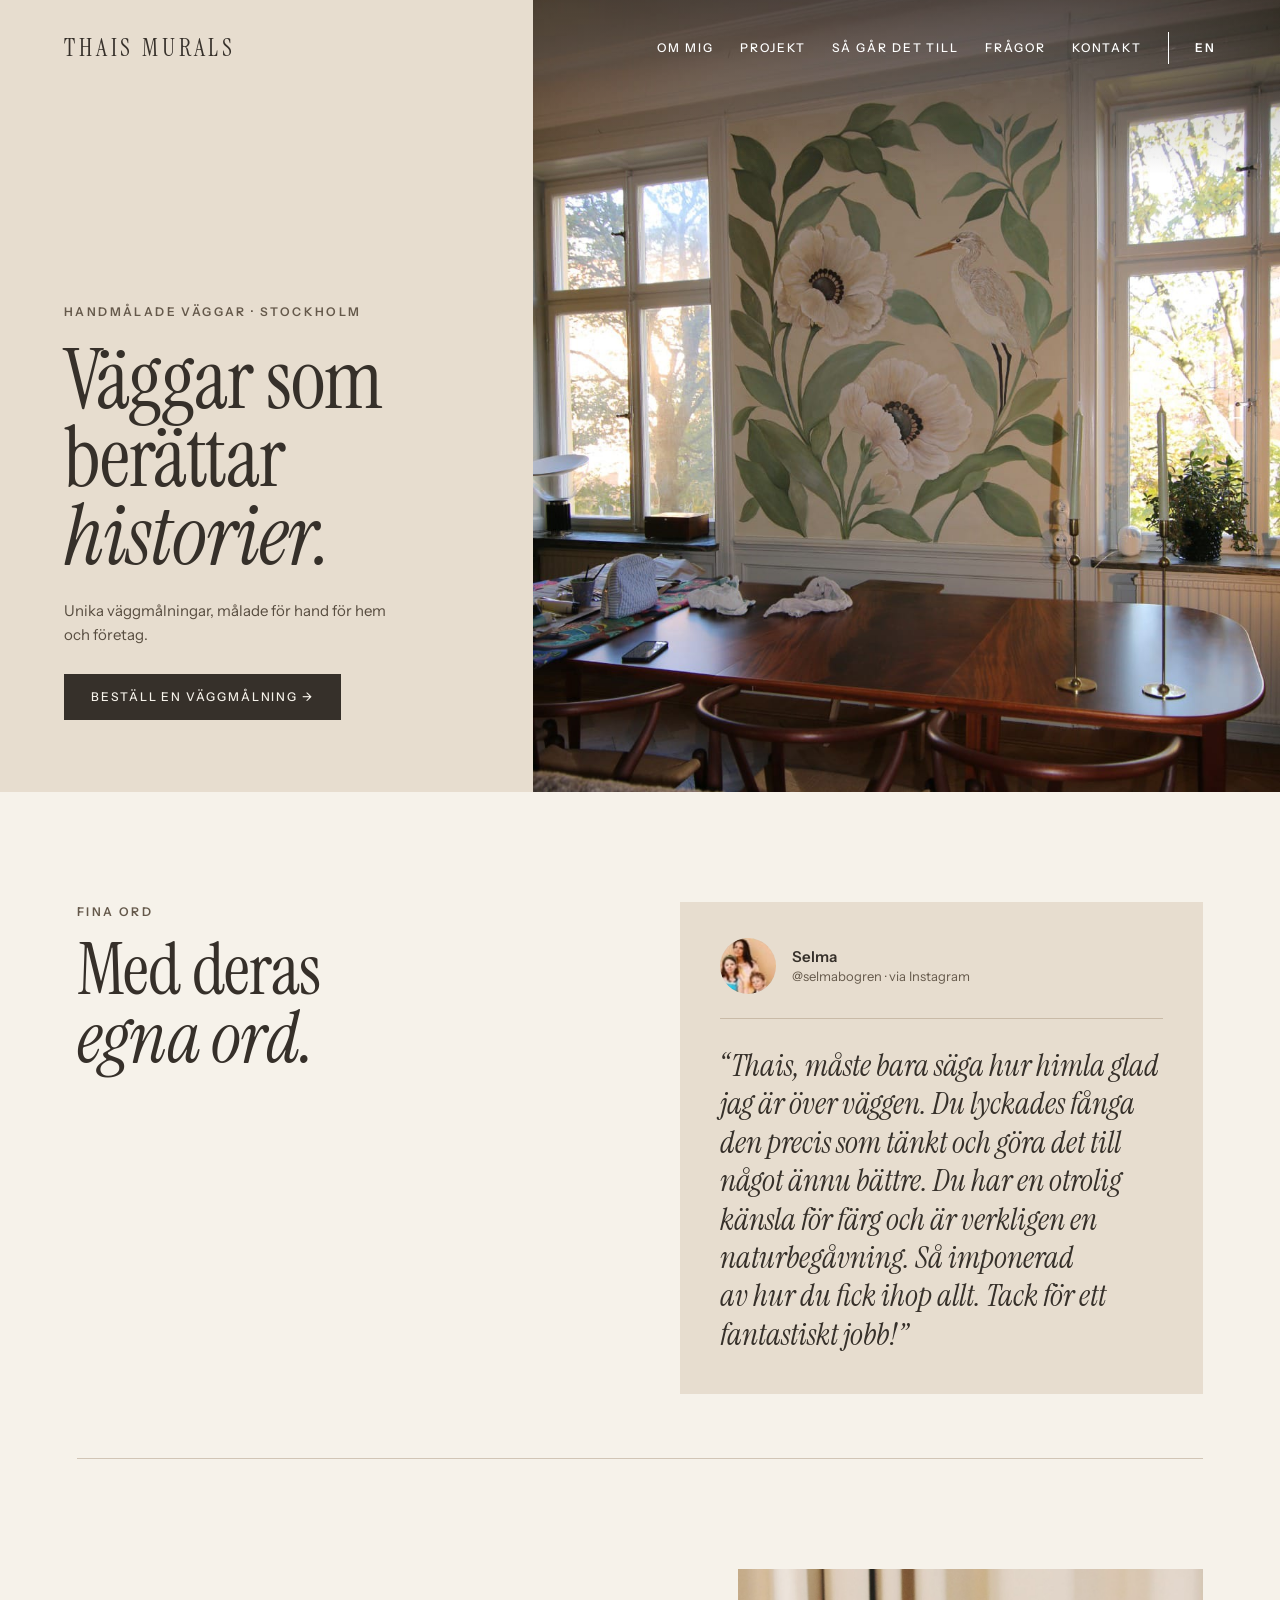
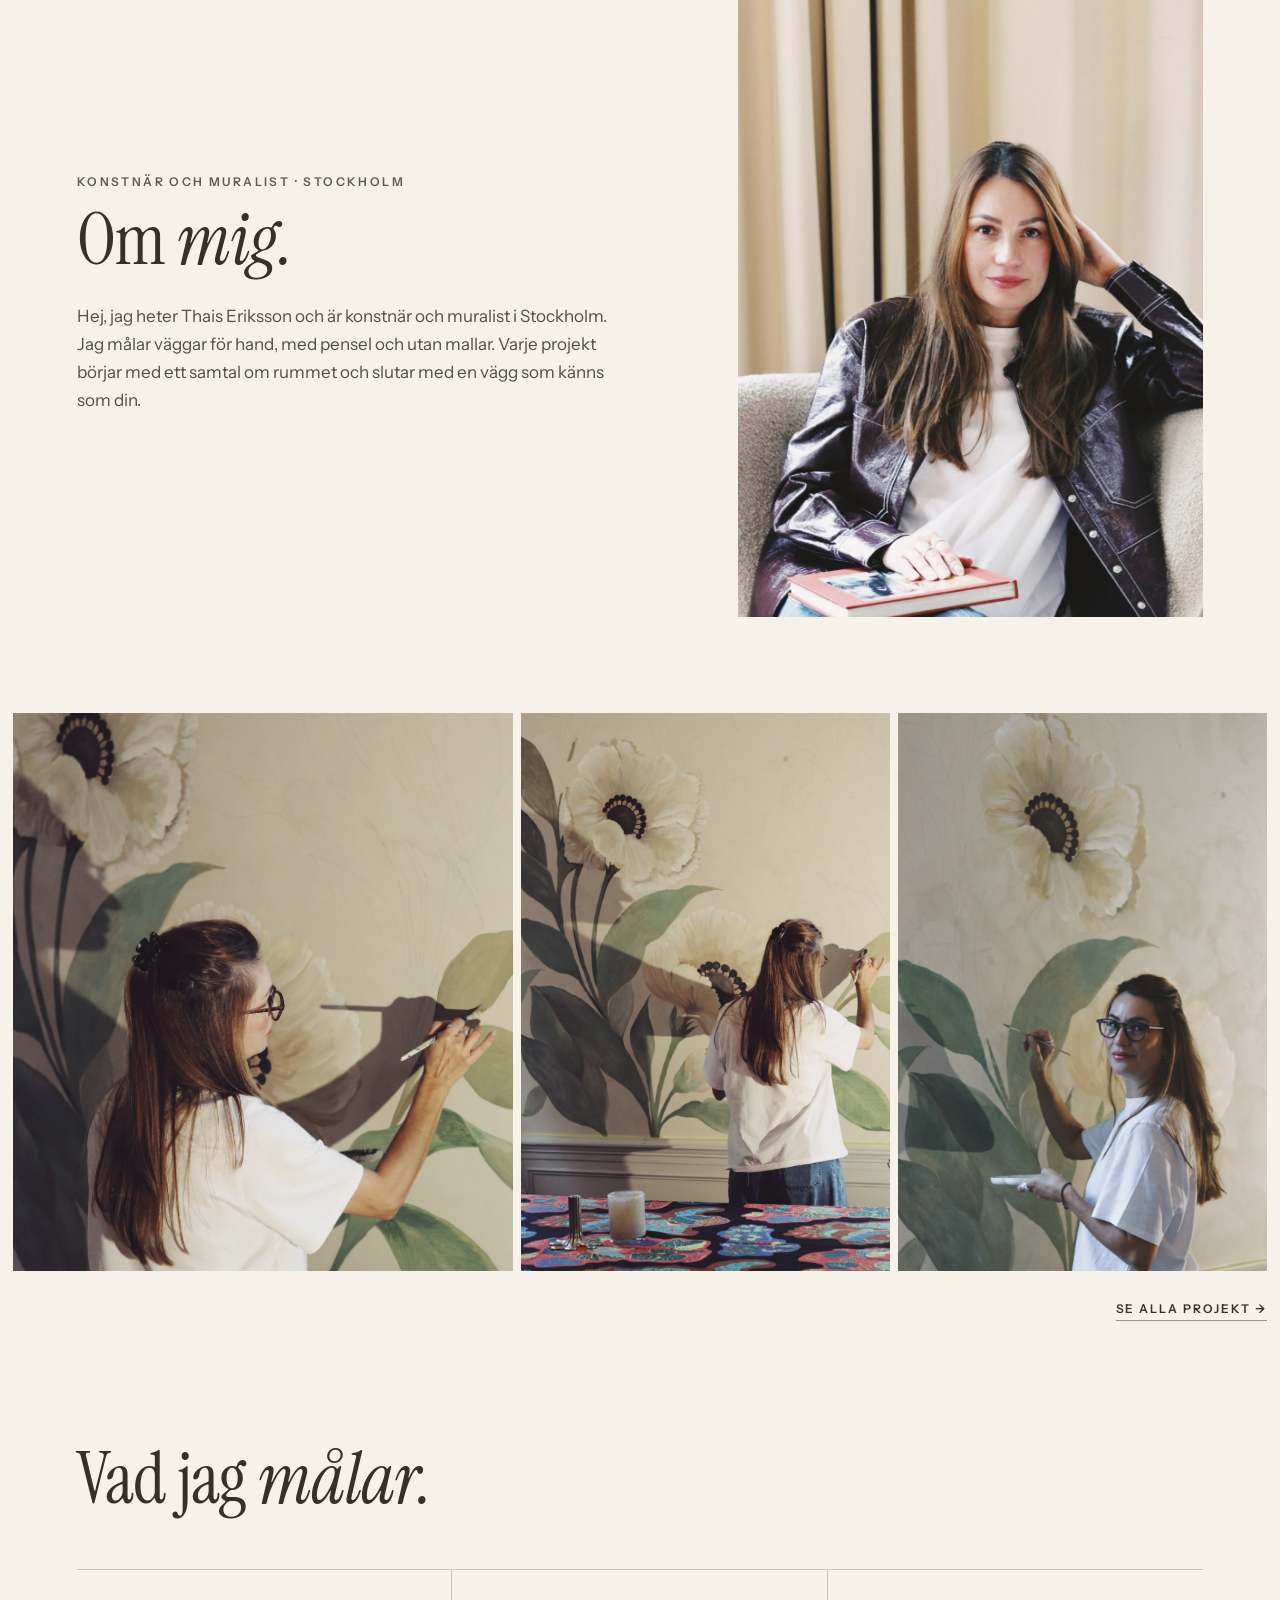
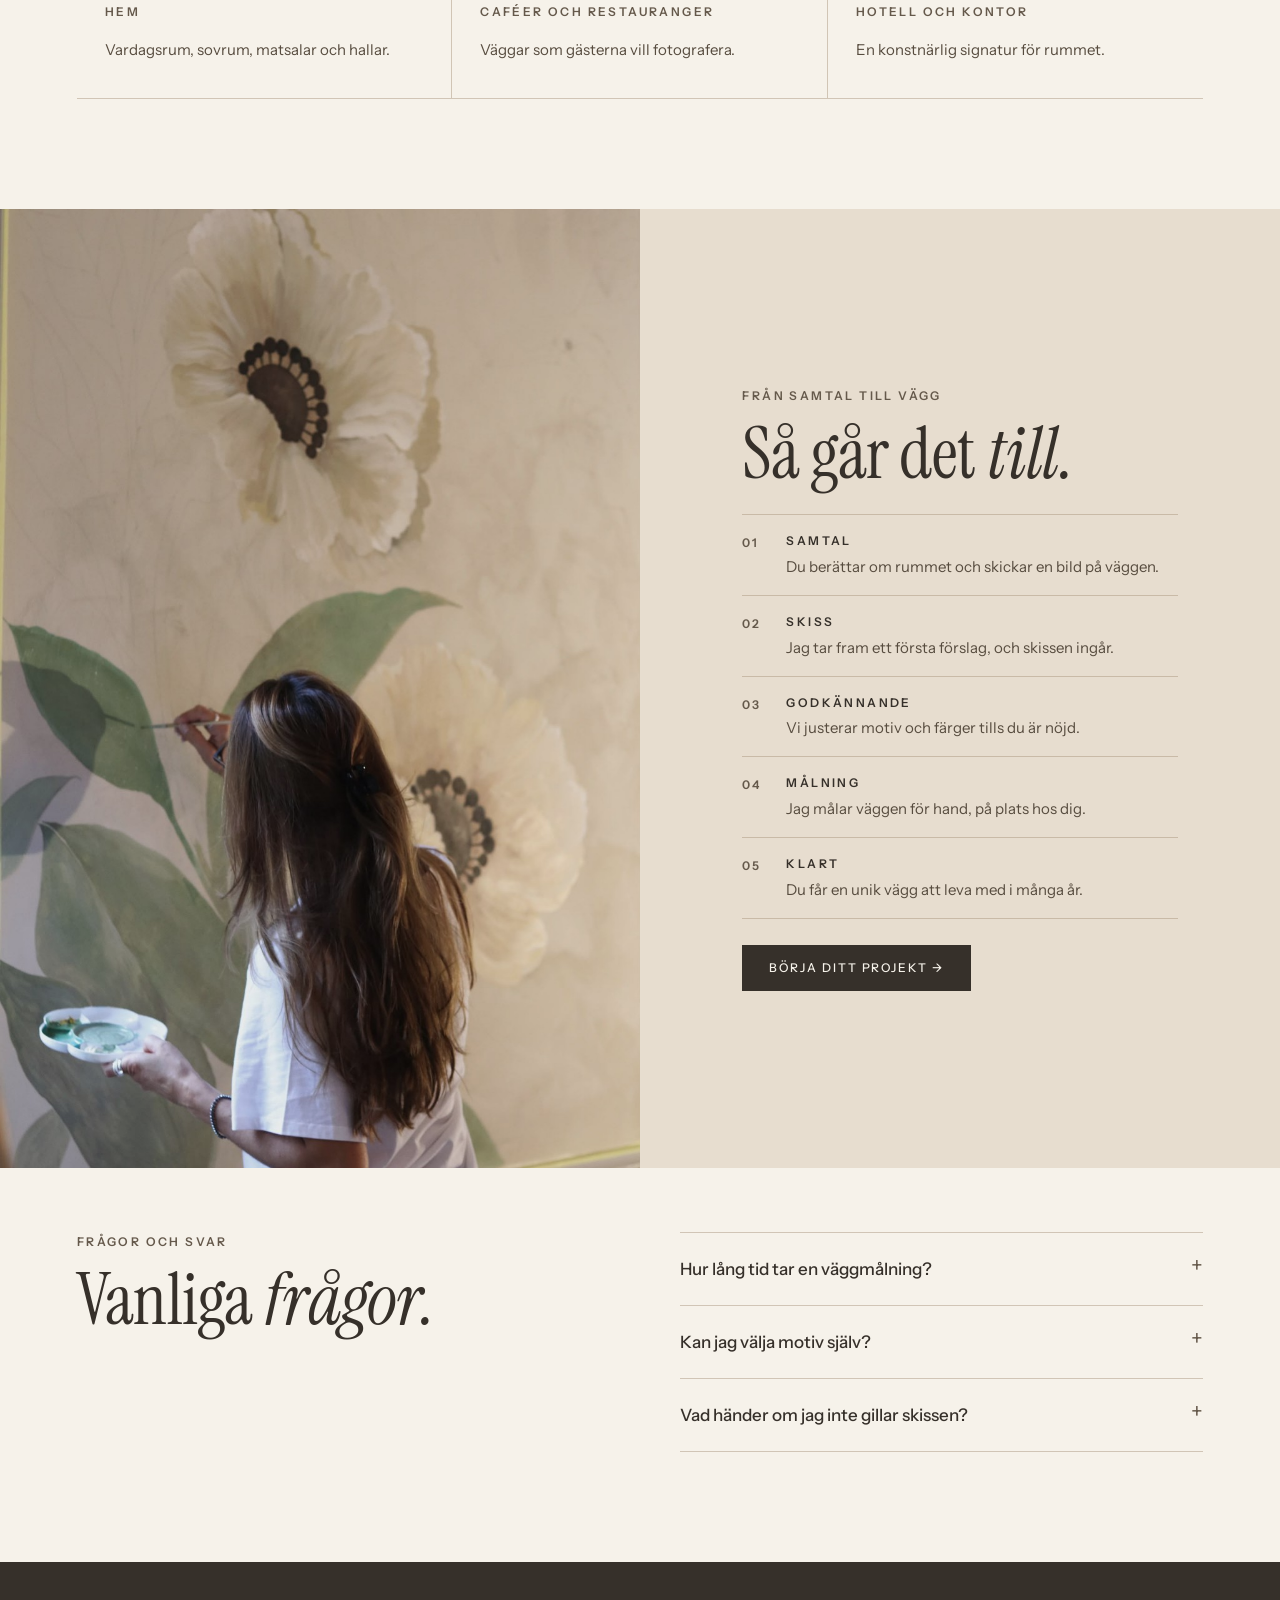
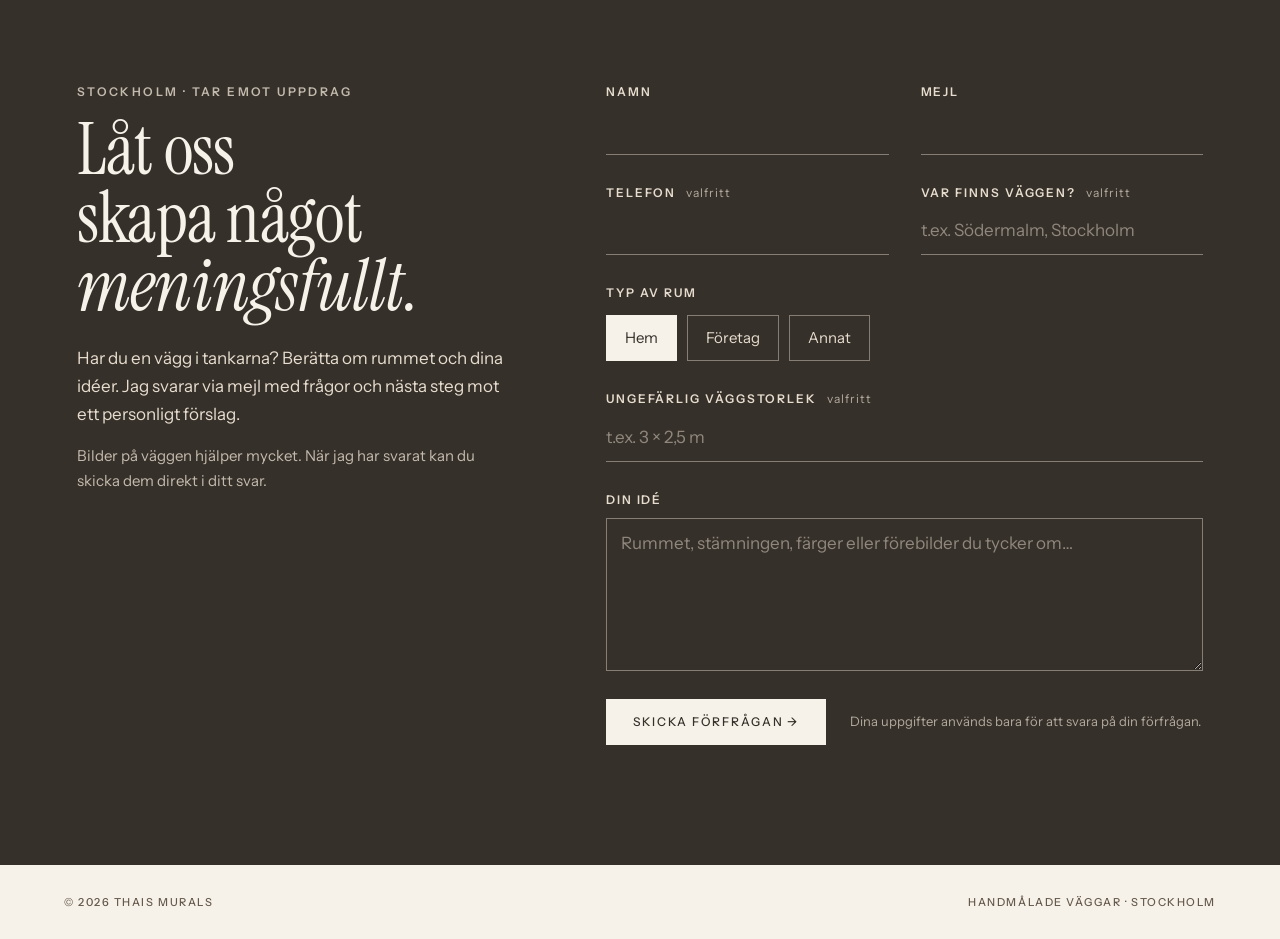
==== commit 1e1089e2: "Remove price section and services eyebrow Drop the price section (Swedish and English) with its CSS " ====
--- a/index.html
+++ b/index.html
@@ -74,7 +74,6 @@
 <div class="galleryMore"><a href="projekt.html">Se alla projekt →</a></div>
 
 <section class="section">
-  <div class="eyebrow">Hem, café, hotell, kontor</div>
   <h2>Vad jag <em>målar.</em></h2>
   <div class="services three">
     <div class="service"><b>Hem</b><p>Vardagsrum, sovrum, matsalar och hallar.</p></div>
@@ -97,14 +96,6 @@
     </ol>
     <a class="button" href="#contact">Börja ditt projekt →</a>
   </div>
-</section>
-
-<section class="price" id="pris">
-  <div>
-    <div class="eyebrow">Pris</div>
-    <h2>Från <em>30&nbsp;000&nbsp;kr.</em></h2>
-  </div>
-  <p>Handmålade väggmålningar från 30&nbsp;000&nbsp;kr. Priset beror på väggens storlek, motiv och detaljnivå. Skiss ingår alltid.</p>
 </section>
 
 <section class="faq" id="faq">
--- a/css/style.css
+++ b/css/style.css
@@ -233,17 +233,15 @@
 .steps b { font-size: var(--text-label); font-weight: 600; letter-spacing: .2em; text-transform: uppercase; color: var(--espresso); }
 .steps p { margin: 4px 0 0; font-size: var(--text-small); line-height: 1.6; }
 
-/* Price: heading left, text right */
-.price, .faq {
+/* FAQ: heading left, content right */
+.faq {
   padding: var(--section) var(--gutter);
   display: grid;
   grid-template-columns: 1fr 1.1fr;
   gap: 10vw;
   align-items: start;
 }
-.price { padding-bottom: 64px; }
-.price h2, .faq h2 { font-size: var(--text-h2); line-height: .95; margin: 14px 0 0; }
-.price p { margin: 0; max-width: 46ch; align-self: end; }
+.faq h2 { font-size: var(--text-h2); line-height: .95; margin: 14px 0 0; }
 
 /* FAQ: native <details>, questions in sans (serif stays 26px+) */
 .faq { padding-top: 64px; }
@@ -388,7 +386,7 @@
   .services.three { grid-template-columns: 1fr; }
   .services.three .service { border-right: 0; border-bottom: 1px solid var(--line); }
   .services.three .service:last-child { border-bottom: 0; }
-  .price, .faq { grid-template-columns: 1fr; gap: 28px; }
+  .faq { grid-template-columns: 1fr; gap: 28px; }
   .nav.onLight .brand { color: var(--espresso); }
   .nav.onLight .navlinks { display: none; }
   .pageHead { padding: 24px 7vw 48px; }
